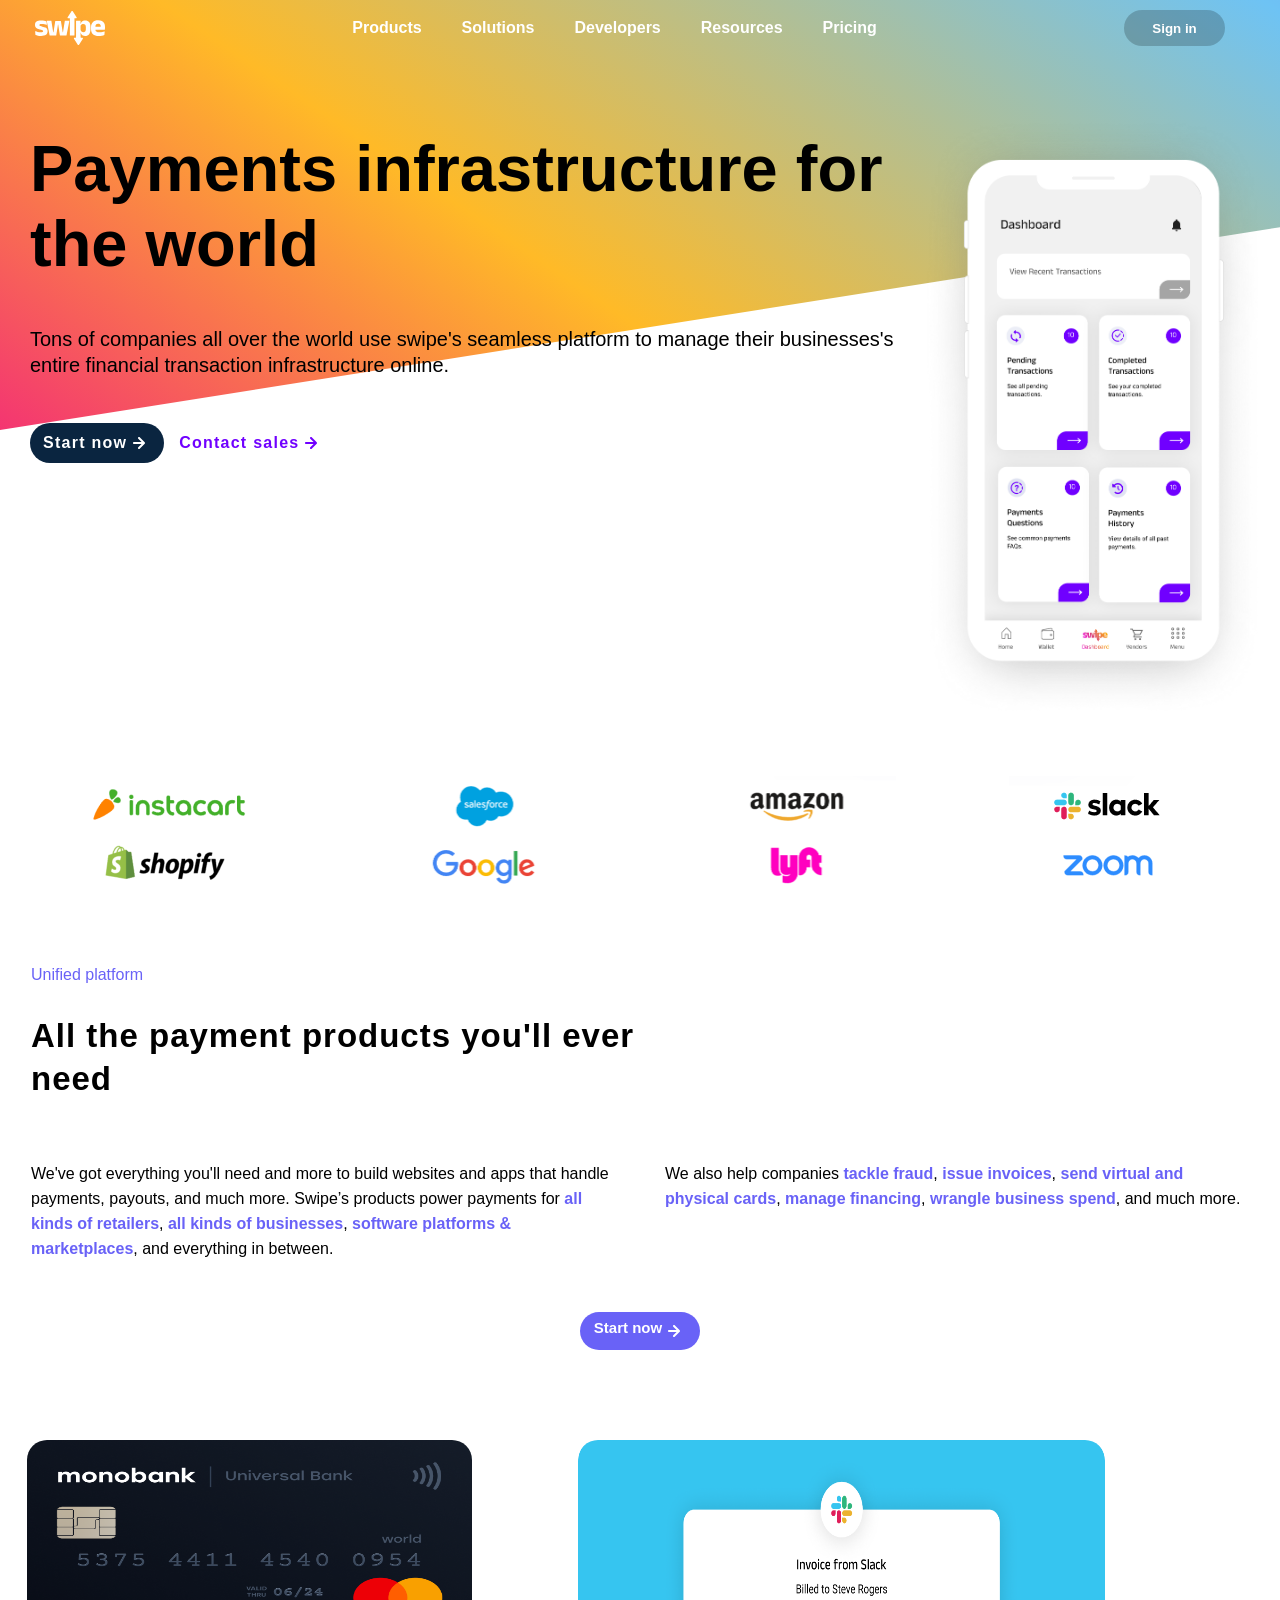
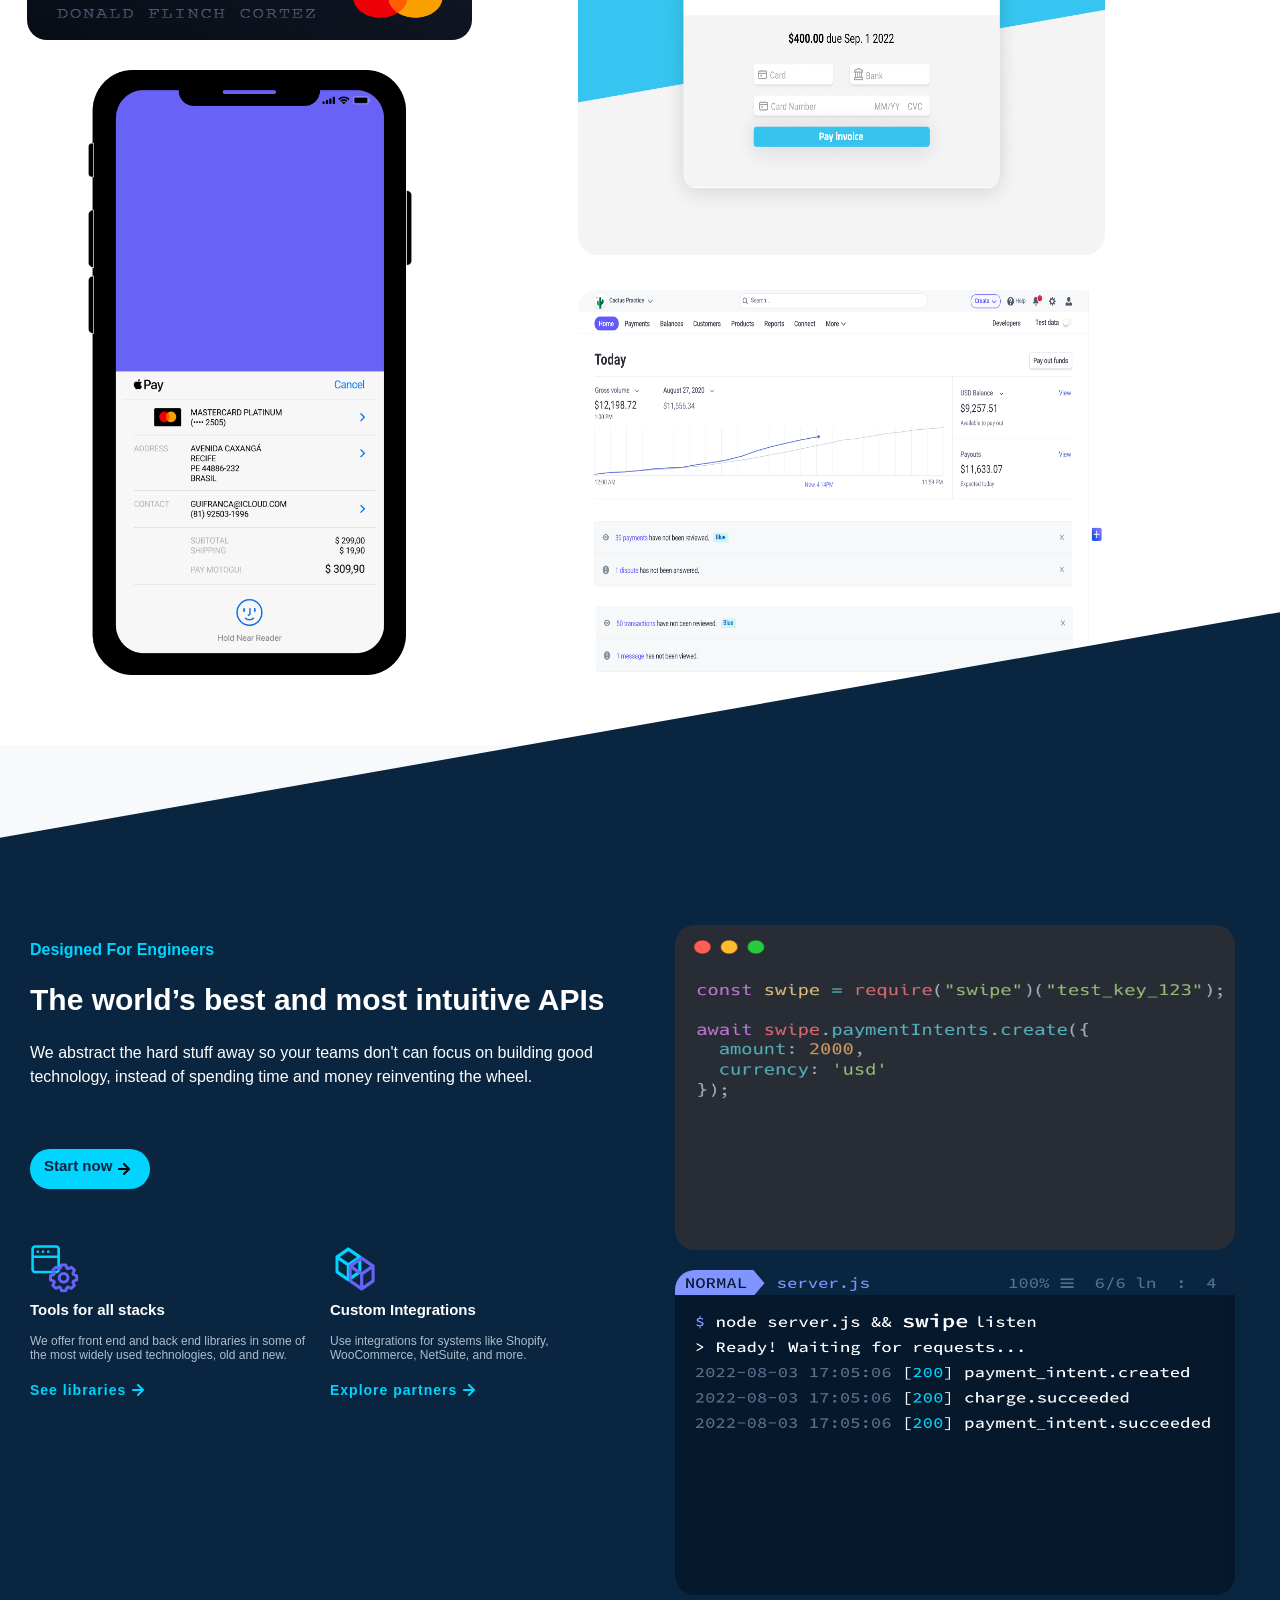
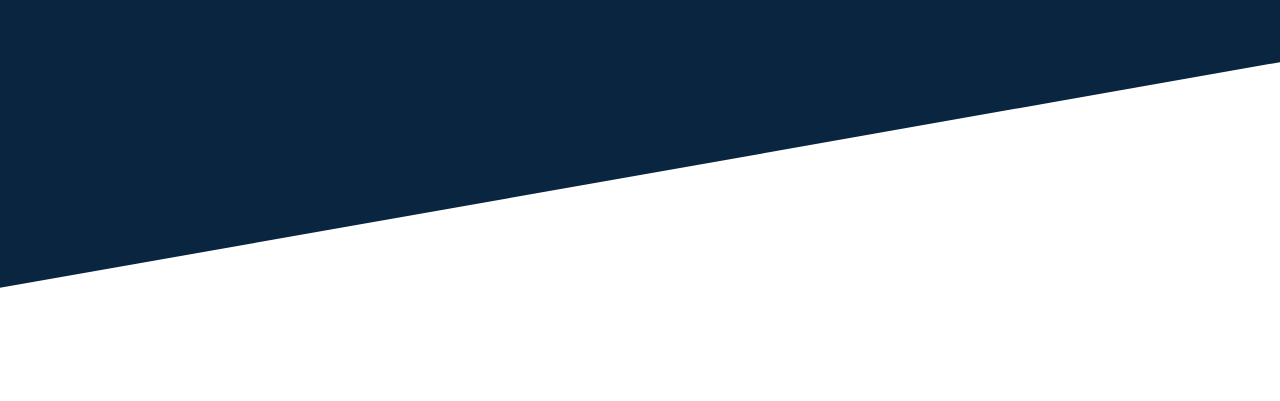
==== landingpage2.html @ 8025f31f "solucion de conflictos" ====
<!DOCTYPE html>
<html lang="en">
  <head>
    <meta charset="UTF-8" />
    <meta http-equiv="X-UA-Compatible" content="IE=edge" />
    <meta name="viewport" content="width=device-width, initial-scale=1.0" />
    <title>Swipe</title>
    <link
      rel="stylesheet"
      href="https://fonts.googleapis.com/css2?family=Material+Symbols+Outlined:opsz,wght,FILL,GRAD@20..48,100..700,0..1,-50..200"
    />
    <link rel="stylesheet" href="styles2.css" />
  </head>
  <body>
    <!-- SECTION 1 -->
    <section class="header-section_1">
      <div class="background-header"></div>
      <div class="general-container">
      <header>
        <nav class="menu">
          <img class="swipe" src="assets/logo-white.svg" alt="logo" />
          <span class="material-symbols-outlined">menu</span>
          <ul class="menulist">
            <li><a class="letter" href="#">Products</a></li>
            <li><a class="letter" href="#">Solutions</a></li>
            <li><a class="letter" href="#">Developers</a></li>
            <li><a class="letter" href="#">Resources</a></li>
            <li><a class="letter" href="#">Pricing</a></li>
          </ul>
          <button class="botonppal">Sign in</button>
        </nav>
      </header>
      <div class="hero">
        <div class="section-container_baner">
          <div class="content-section_payments">
            <h1 class="payments-title">
              Payments infrastructure for the world
            </h1>
            <p class="payments-paragraph">
              Tons of companies all over the world use swipe's seamless platform
              to manage their businesses's entire financial transaction
              infrastructure online.
            </p>
            <div class="payments-buttons_container">
              <button class="button-start animation-arrow">
                Start now
                <img
                  class="arrow"
                  src="assets/arrow-right-light.svg"
                  alt="Start now"
                />
              </button>
              <button class="button-end animation-arrow">
                Contact sales
                <img
                  class="arrow"
                  src="assets/arrow-right-purple.svg"
                  alt="Contact sales"
                />
              </button>
            </div>
          </div>
          <img class="img-hero" src="assets/hero-phone.png" alt="image-phone" />
        </div>
      </div>
      <div class="contenedorimg">
        <div class="seccioneslogos">
          <div class="logosimg">
            <img
              class="sponsors-logo"
              src="assets/instacart.png"
              alt="instacart"
            />
            <img
              class="sponsors-logo"
              src="assets/salesforce.png"
              alt="salesforce"
            />
            <img class="sponsors-logo" src="assets/amazon.png" alt="amazon" />
            <img class="sponsors-logo" src="assets/slack.png" alt="slack" />
            <img class="sponsors-logo" src="assets/shopify.png" alt="Shopify" />
            <img class="sponsors-logo" src="assets/google.png" alt="google" />
            <img class="sponsors-logo" src="assets/lyft.png" alt="lyft" />
            <img class="sponsors-logo" src="assets/zoom.png" alt="zoom" />
          </div>
        </div>
      </div>
     </section>
  </div>
    <!-- SECTION 2 -->
    <div class="background-section_2">
    <section class="unified-section_2">
        <div class="section-container">
          <p class="unified-paragraph">Unified platform</p>
          <h2 class="payment-products_title">All the payment products you'll ever need</h2>
          <div class="two-column">
            <div class="col-left">
              <p class="one-paragraph">
              We've got everything you'll need and more to build websites and
              apps that handle payments, payouts, and much more. Swipe’s
              products power payments for<a class="purple-font" href="#"> all kinds of retailers</a>,<a class="purple-font" href="#"> all kinds of
              businesses</a>,<a class="purple-font" href="#"> software platforms & marketplaces</a>, and everything in between.
              </p>
            </div>
            <div class="col-right">
              <p class="two-paragraph">
              We also help companies<a class="purple-font" href="#"> tackle fraud</a>,<a class="purple-font" href="#"> issue invoices</a>,<a class="purple-font" href="#"> send virtual and
              physical cards</a>,<a class="purple-font" href="#"> manage financing</a>,<a class="purple-font" href="#"> wrangle business spend</a>, and much more.
              </p>
            </div>
          </div>
            <button class="button-start_now">Start now <img class="arrow-two"
              src="assets/arrow-right-light.svg"
              alt="Start now"
            /></button>
        </div>
        <div class="images">
          <div class="card-phone">
            <img class="credit-card"src="assets/credit-card.png" alt="Credit-card">
            <img class="phone" src="assets/phone.png" alt="Phone">
          </div>
          <div class="invoice-dash">
            <img class="invoice" src="assets/slack-invoice.png" alt="Slack-Invoice">
            <img class="dash" src="assets/dash.png" alt="Dash">
          </div>
        </div>
      </section>
    </div>
  <!-- SECTION 3 -->
  <div class="background-2_3">
  <section class="designed-for_engineers_3">
    <div class="background-blue">
    <div class="designed">
      <div class="section-container_designed">
      <p class="subtitle2">Designed For Engineers</p>
      <h2 class="worlds-title">The world’s best and most intuitive APIs</h2>
      <p class="abstract-paragraph">We abstract the hard stuff away so your teams don't can focus on building good technology,
        instead of spending time and money reinventing the wheel.
      </p>
      <button class="start-now3">Start now <img class="arrow-three" src="assets/arrow-right-dark.svg" alt="Start-now"></button>
    <div class="two-columns_toolsCustom">
      <div class="img-container_designed">
      <img class="tools-custom" src="assets/tools-icon.png" alt="Tools">
      <h3 class="title-3">Tools for all stacks</h3>
      <p class="secondary-text">We offer front end and back end libraries in some of the most
        widely used technologies, old and new.</p>
      <button class="buttons-3 animation-btn3">See libraries <img class="arrow-four" src="assets/arrow-right-blue.svg" alt="See-libraries"></button>
    </div>
    <div class="img-container_designed">
      <img class="tools-custom" src="assets/cube-icon.png" alt="Custom">
      <h3 class="title-3">Custom Integrations</h3>
      <p class="secondary-text">Use integrations for systems like Shopify, WooCommerce, NetSuite,
        and more.</p>
        <button class="buttons-3 animation-btn3">Explore partners <img class="arrow-four" src="assets/arrow-right-blue.svg" alt="Explore-partners"></button>
    </div>
  </div>
  </div>
    <div class="images-container_designed">
        <img class="img-code_terminal" src="assets/api-code.png" alt="Code">
        <img class="img-code_terminal" src="assets/terminal-code.png" alt="Terminal-code">
    </div>
    </div>
  </div>
  </section>
</div>
  </body>
</html>
---- styles2.css ----
* {
  margin: 0;
  padding: 0;
  box-sizing: border-box;
  font-family: Verdana, Geneva, Tahoma, sans-serif;
}
/* SECCIÓN 1 */
/* MOBILE SCREEN */
.background-header {
  width: 100%;
  height: 250px; /* Ajusta la altura según tus necesidades */
  background: linear-gradient(40deg, #ef008f, #ffba27, #6ec3f4, #7038ff);
  position: absolute;
  background-size: 150% 150%;
  background-repeat: no-repeat;
  animation-name: mybackground;
  animation-duration: 13s;
  animation-timing-function: ease;
  animation-iteration-count: infinite;
  transform: skewY(-8deg); /*Inclina el contenedor*/
  transform-origin: 0;
  z-index: -1;
}
.menu {
  width: 100%;
  display: flex;
  justify-content: space-between;
  color: white;
  padding: 10px 30px 0 0;
}
.swipe {
  margin-left: 20px;
}
.menulist,
.botonppal {
  display: none;
}
.section-container_baner {
  width: 100%;
  margin-top: 70px;
  display: flex;
}
.content-section_payments {
  width: 100%;
  padding: 15px;
  display: flex;
  flex-direction: column;
  align-items: flex-start;
}
.payments-title {
  width: 100%;
  font-size: 35px;
  font-weight: 600;
}
.payments-paragraph {
  font-size: 16px;
  line-height: 26px;
  font-weight: 400;
  margin: 45px 0px;
  width: 100%;
}
.payments-buttons_container {
  display: flex;
  align-items: center;
  gap: 15px;
}
.button-start,
.button-end {
  display: flex;
  justify-content: center;
  align-items: center;
  font-size: 1em;
  letter-spacing: 1.25px;
  font-weight: bold;
  border: none;
  border-radius: 26px;
  padding: 8px 13px;
  background-color: transparent;
}
.button-start {
  background-color: rgb(10, 37, 64);
  color: #fff;
}
.button-end {
  color: rgb(112, 0, 255);
  padding: 0px;
}
.img-hero {
  display: none;
}
.logosimg {
  padding-top: 60px;
  display: grid;
  justify-items: center;
  grid-template-columns: repeat(2, 1fr);
  gap: 16px;
}
.sponsors-logo {
  width: 140px;
}
.unified-section_2 {
  width: 100%;
  margin-top: 60px;
}
.section-container {
  width: 100%;
  padding: 0px 16px;
}
.unified-paragraph {
  margin: 30px 0;
  padding-top: 40px;
  color: #6962f7;
}
.payment-products_title {
  width: 100%;
  font-weight: bold;
  font-size: 26px;
  letter-spacing: 1px;
  line-height: 43px;
  margin-bottom: 45px;
}
.one-paragraph,
.two-paragraph {
  width: 100%;
  margin: 16px 0 35px;
  line-height: 25px;
}
.purple-font {
  text-decoration: none;
  font-weight: bold;
  color: #6962f7;
  cursor: pointer;
}
.button-start_now {
  margin: 16px auto;
  padding: 7px 14px;
  display: flex;
  font-size: 15px;
  font-weight: bold;
  color: white;
  border: none;
  border-radius: 20px;
  background-color: #6962f7;
}
.images {
  width: 100%;
  height: 100%;
  display: flex;
  flex-direction: column;
  align-items: center;
  padding: 30px 16px 0px;
  gap: 0 25px;
}

.card-phone {
  width: 60%;
  padding-bottom: 40px;
  display: flex;
  flex-direction: column;
  align-items: center;
  gap: 35px;
}
.credit-card {
  width: 110%;
  border-radius: 15px;
}
.phone {
  width: 80%;
}
.invoice-dash {
  width: 65%;
  display: flex;
  flex-direction: column;
  align-items: center;
}
.invoice {
  width: 100%;
  height: 100%;
  margin-bottom: 30px;
  border-radius: 20px;
}
.dash {
  width: 100%;
  height: 100%;
  border-radius: 20px;
}
.background-2_3 {
  background-color: #f7f9fc;
  max-height: 210px;
}
.designed-for_engineers_3 {
  width: 100%;
}
.background-blue {
  max-width: 100%;
  height: 100%;
  background-color: #0a2540;
  transform: skewY(-9deg) translateY(-5px);
  z-index: -1;
}
.designed {
  height: 100%;
  transform: skewY(9deg);
  padding: 70px 16px 0px;
}
.subtitle2 {
  color: #00d4ff;
  font-weight: bold;
  margin: 16px 0;
}
.worlds-title {
  max-width: 100%;
  font-size: 27px;
  line-height: 50px;
  color: #fff;
}
.abstract-paragraph {
  color: #fff;
  line-height: 24px;
  margin: 16px 0 25px;
}
.start-now3 {
  margin: 20px 0;
  padding: 8px 14px;
  display: flex;
  font-size: 15px;
  font-weight: bold;
  color: #0a2540;
  border: none;
  border-radius: 20px;
  background-color: #00d4ff;
}
.tools-custom {
  width: 50px;
  margin: 8px 0;
  margin: 10px 0 3px;
}
.title-3 {
  font-size: 16px;
  color: #fff;
}
.secondary-text {
  font-size: 14px;
  color: #adbdcc;
  margin: 16px 0px;
}
.buttons-3 {
  display: flex;
  align-items: center;
  font-size: 15px;
  font-weight: bold;
  letter-spacing: 1px;
  color: #00d4ff;
  background-color: transparent;
  border: none;
}
.img-code_terminal {
  display: none;
}

@media (min-width: 550px) {
  .menu {
    padding: 10px 40px 0px 0px;
  }
  .img-hero {
    display: flex;
    width: auto;
    height: 350px;
  }
  .logosimg {
    display: grid;
    grid-template-columns: repeat(4, 1fr);
    gap: 0;
    justify-content: center;
  }
  .sponsors-logo {
    width: 140px;
  }
  .card-phone {
    display: flex;
    flex-direction: column;
    align-items: center;
    width: 70%;
    gap: 15px;
  }
  .invoice-dash {
    width: 65%;
    display: flex;
    flex-direction: column;
  }
  .credit-card {
    height: 100%;
    border-radius: 15px;
    margin-bottom: 30px;
  }
  .phone {
    height: 100%;
  }
  .invoice {
    height: 300px;
    margin-bottom: 30px;
    border-radius: 20px;
  }
  .dash {
    height: 300px;
    border-radius: 20px;
  }
  .designed {
    display: flex;
    padding-top: 180px;
  }
  .img-code_terminal {
    display: flex;
    flex-direction: column;
    width: 260px;
    border-radius: 10px;
  }
  .section-container_designed,
  .img-container_designed {
    width: 50%;
  }
}
/* TABLET */
@media (min-width: 768px) {
  .background-header {
    height: 220px; /*Ajusta la altura según tus necesidades */
    transform: skewY(-7deg); /*Inclina el contenedor*/
  }
  .menu {
    padding: 10px 40px 0px 0px;
  }
  .img-hero {
    display: flex;
    width: auto;
    height: 400px;
  }
  .sponsors-logo {
    width: 160px;
  }
  .material-symbols-outlined {
    display: none;
  }
  .menulist {
    width: 100%;
    display: flex;
    justify-content: center;
    align-items: center;
    color: white;
    padding: 0px 30px;
    list-style: none;
  }
  .botonppal {
    display: flex;
    align-items: center;
    justify-content: center;
    width: 15%;
    font-weight: bold;
    color: white;
    background: rgba(0, 0, 0, 0.2);
    border: none;
    border-radius: 20px;
  }
  .letter {
    color: white;
    font-weight: bold;
    padding: 10px;
    text-decoration: none;
  }
  .payment-products_title {
    width: 50%;
    font-size: 33px;
  }
  .two-column {
    width: 100%;
    display: flex;
    gap: 50px;
  }
  .col-left,
  .col-right {
    width: 49%;
  }
  .images {
    width: 90%;
    margin: 40px auto;
    display: flex;
    flex-direction: row;
    align-items: flex-start;
  }
  .card-phone {
    width: 40%;
    margin-right: 30px;
  }
  .invoice-dash {
    width: 44%;
    margin-left: 25px;
  }
  .credit-card {
    height: 100%;
    margin-bottom: 15px;
    border-radius: 15px;
  }
  .phone {
    height: 480px;
  }
  .invoice {
    height: 300px;
    margin-bottom: 35px;
    border-radius: 20px;
  }
  .dash {
    height: 300px;
    border-radius: 20px;
  }
  .background-blue {
    height: 1000px;
  }
  .designed {
    gap: 10px;
  }
  .two-columns_toolsCustom {
    display: flex;
    gap: 10px;
  }
  .section-container_designed,
  .img-container_designed {
    width: 50%;
  }
  .img-code_terminal {
    width: 95%;
    margin-bottom: 20px;
    border-radius: 20px;
  }
  .images-container_designed {
    width: 50%;
    display: flex;
    flex-direction: column;
    align-items: end;
  }
  .title-3 {
    font-size: 15px;
  }
  .secondary-text {
    font-size: 12px;
  }
  .buttons-3 {
    font-size: 14px;
  }
}

/* DESKTOP SCREEN */
@media (min-width: 1024px) {
  .background-header {
    height: 430px; /* Ajusta la altura según tus necesidades */
    transform: skewY(-9deg); /* Inclina el contenedor */
  }

  .letter {
    color: white;
    font-weight: bold;
    padding: 20px;
    text-decoration: none;
  }
  .letter:hover {
    text-decoration: underline;
  }
  .botonppal {
    width: 10%;
  }
  .botonppal:hover {
    cursor: pointer;
    background: rgba(252, 250, 250, 0.5);
  }
  .payments-title {
    font-size: 65px;
  }
  .payments-paragraph {
    font-size: 20px;
    margin-top: 45px;
  }
  .button-start:hover {
    cursor: pointer;
    background: rgba(10, 37, 64, 0.7);
  }
  .animation-arrow:hover > .arrow {
    transform: translate(7px);
    transition: transform 0.25s ease;
  }
  .button-end:hover {
    cursor: pointer;
    color: rgb(112, 0, 255);
    opacity: 0.8;
  }
  .img-hero {
    width: auto;
    height: 600px;
  }
  .sponsors-logo {
    width: 200px;
  }
  .payment-products_title {
    width: 50%;
  }
  .two-column {
    width: 100%;
    display: flex;
    gap: 50px;
  }
  .col-left,
  .col-right {
    width: 49%;
  }
  .purple-font {
    text-decoration: none;
    color: #6962f7;
    font-weight: bold;
    cursor: pointer;
  }
  .purple-font:hover {
    color: rgb(68, 92, 112);
  }
  .button-start_now {
    cursor: pointer;
  }
  .button-start_now:hover {
    background: rgb(68, 92, 112);
  }
  .button-start_now:hover > .arrow-two {
    transform: translate(7px);
    transition: transform 0.25s ease;
  }
  .images {
    width: 90%;
    margin: 40px 0px;
    display: flex;
    padding: 50px 16px 0px;
    gap: 0;
  }
  .card-phone {
    width: 40%;
    display: flex;
    flex: 0 0 auto;
    padding: 0 16px;
  }
  .invoice-dash {
    width: 50%;
    padding: 0 10px;
    margin-left: 70px;
  }
  .credit-card {
    height: 200px;
    margin-bottom: 15px;
    border-radius: 20px;
  }
  .phone {
    height: 610px;
  }
  .invoice {
    height: 415px;
    margin-bottom: 35px;
    border-radius: 20px;
  }
  .dash {
    height: 415px;
    border-radius: 20px;
  }

  .general-container,
  .unified-section_2,
  .designed {
    max-width: 1450px;
    margin: 0 auto;
    padding: 0 30px;
  }
  .background-blue {
    height: 1050px;
    transform: skewY(-10deg) translateY(-20px);
  }
  .designed{
    transform: skewY(10deg);
  }
  .section-container_designed,
  .images-container_designed {
    padding: 200px 15px;
  }
  .worlds-title{
    font-size: 30px;
  }
  .start-now3{
    margin: 60px 0 45px;
  }
  .start-now3:hover {
    cursor: pointer;
    background: white;
  }
  .start-now3:hover > .arrow-three {
    transform: translate(7px);
    transition: transform 0.25s ease;
  }
  .buttons-3:hover {
    cursor: pointer;
    color: #00d4ff;
    opacity: 0.7;
  }
  .animation-btn3:hover > .arrow-four {
    transform: translate(7px);
    transition: transform 0.25s ease;
  }
  .images-container_designed {
    display: flex;
    flex-direction: column;
    align-items: center;
  }
  .img-code_terminal {
    height: 50%;
  }
  .general-container,
  .unified-section_2,
  .designed {
    max-width: 1380px;
    margin: 0 auto;
    padding: 0 15px;
  }
}
/* PANTALLAS MAS GRANDES */
@media (min-width: 1365px) {
  .background-header {
    height: 474px; /* Ajusta la altura según tus necesidades */
    transform: skewY(-8deg); /*Inclina el contenedor*/
  }
  .content-section_payments{
    width: 50%
  }
  .payments-paragraph{
    margin: 60px 0px;
  }
  .img-hero{
    margin-left: 200px;
  }
  .purple-font {
    text-decoration: none;
    color: #6962f7;
    font-weight: bold;
    cursor: pointer;
  }
  .purple-font:hover {
    color: rgb(68, 92, 112);
  }

  .background-blue {
    transform: skewY(-10deg) translateY(-10px);
    height: 1150px;
  }
  .images-container_designed {
    display: flex;
    max-width: 100%;
    height: 50%;
  }
  .section-container_designed,
  .images-container_designed {
    padding: 270px 15px 200px;
  }
  .start-now3{
    margin: 60px 0 45px;
  }
  .img-code_terminal {
   
    height: 300px;
  }
}
/* ANIMATION BACKGROUND */
@keyframes mybackground {
  0% {
    background-position: 0 50%;
  }
  50% {
    background-position: 100% 50%;
  }
  100% {
    background-position: 0% 50%;
  }
}
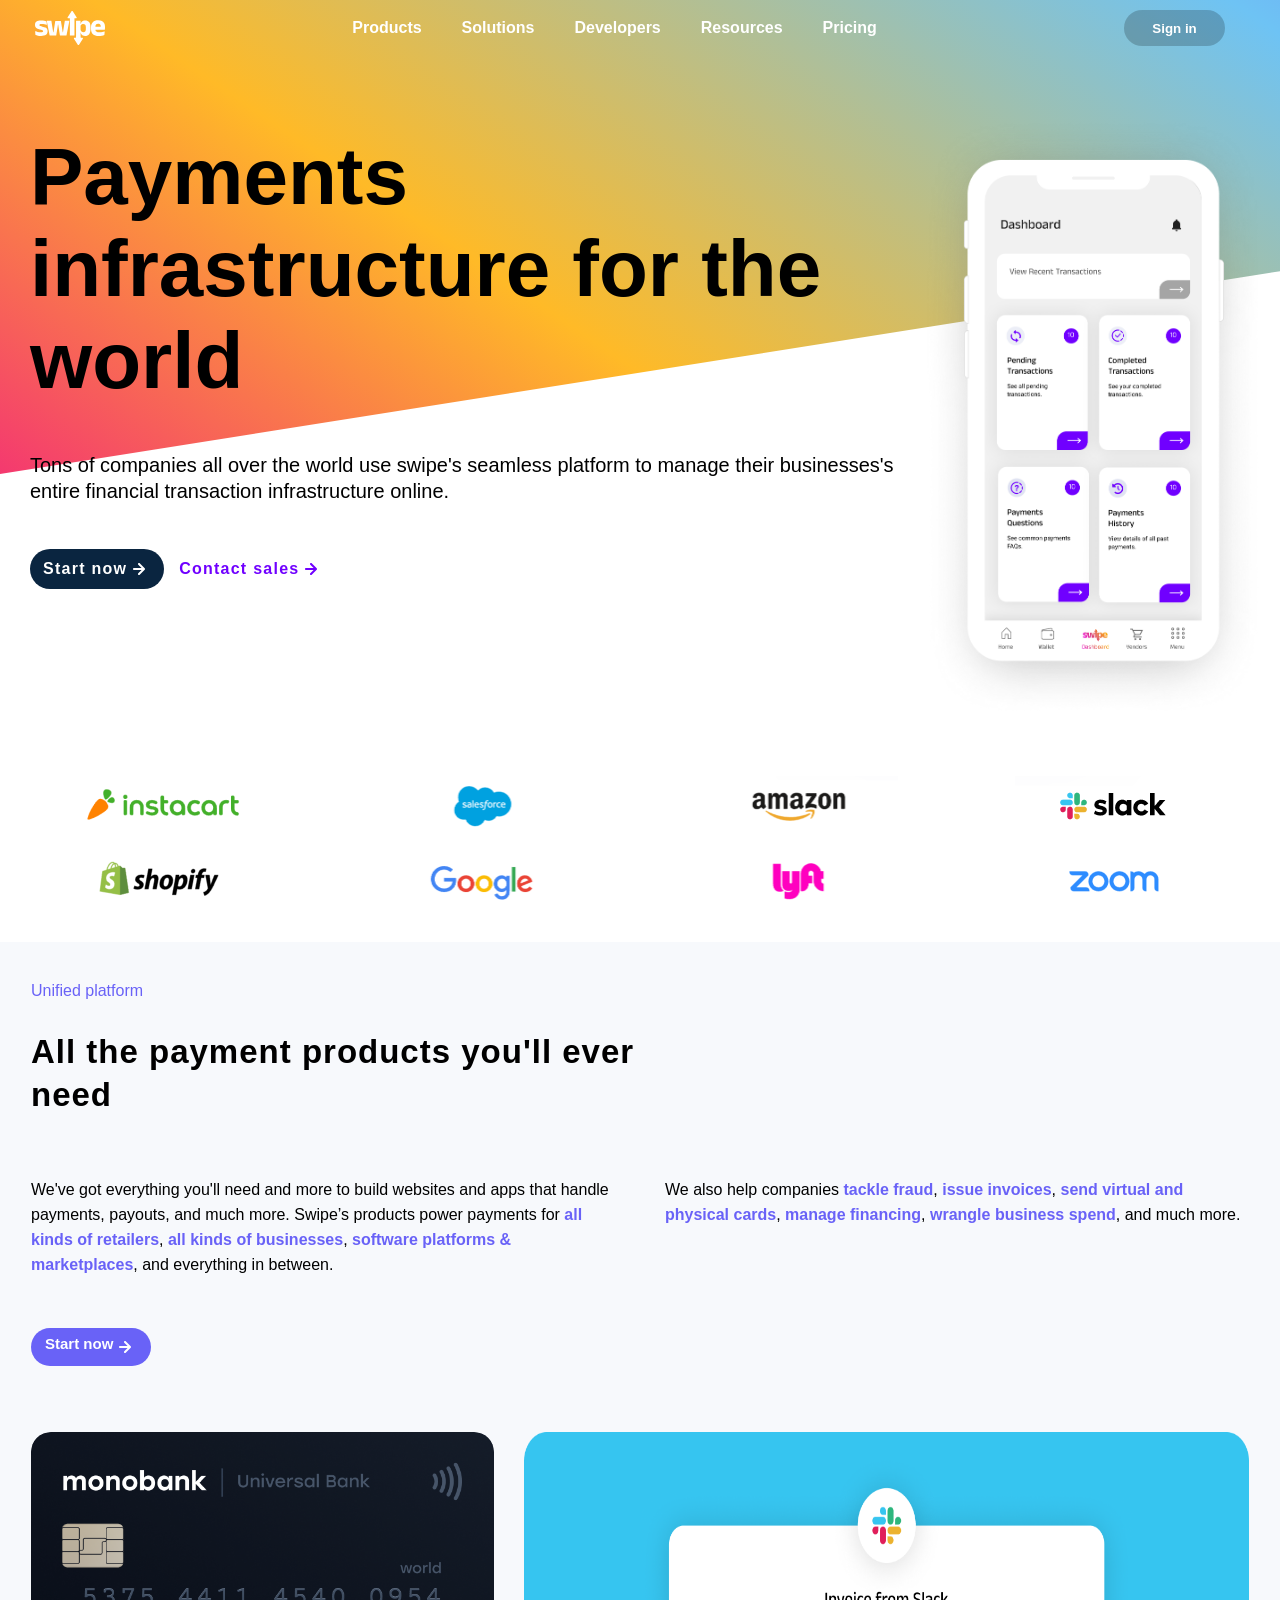
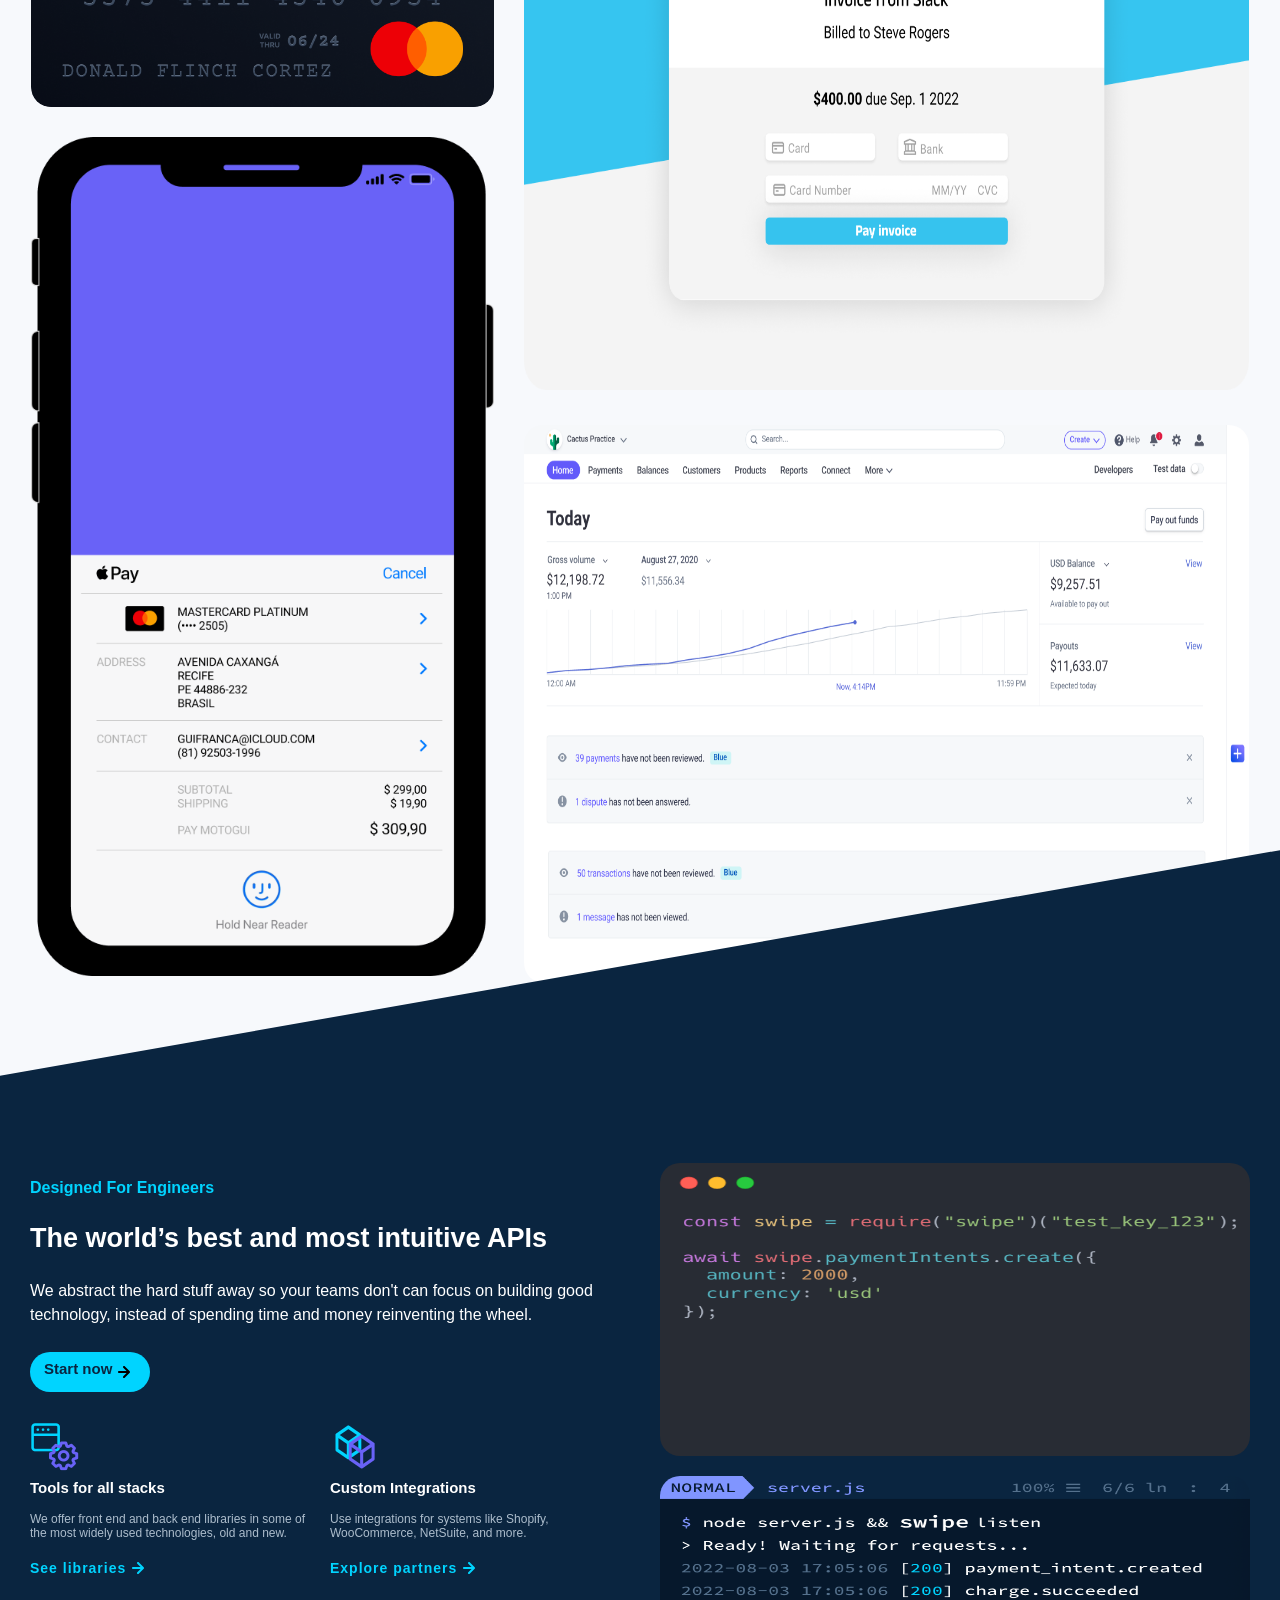
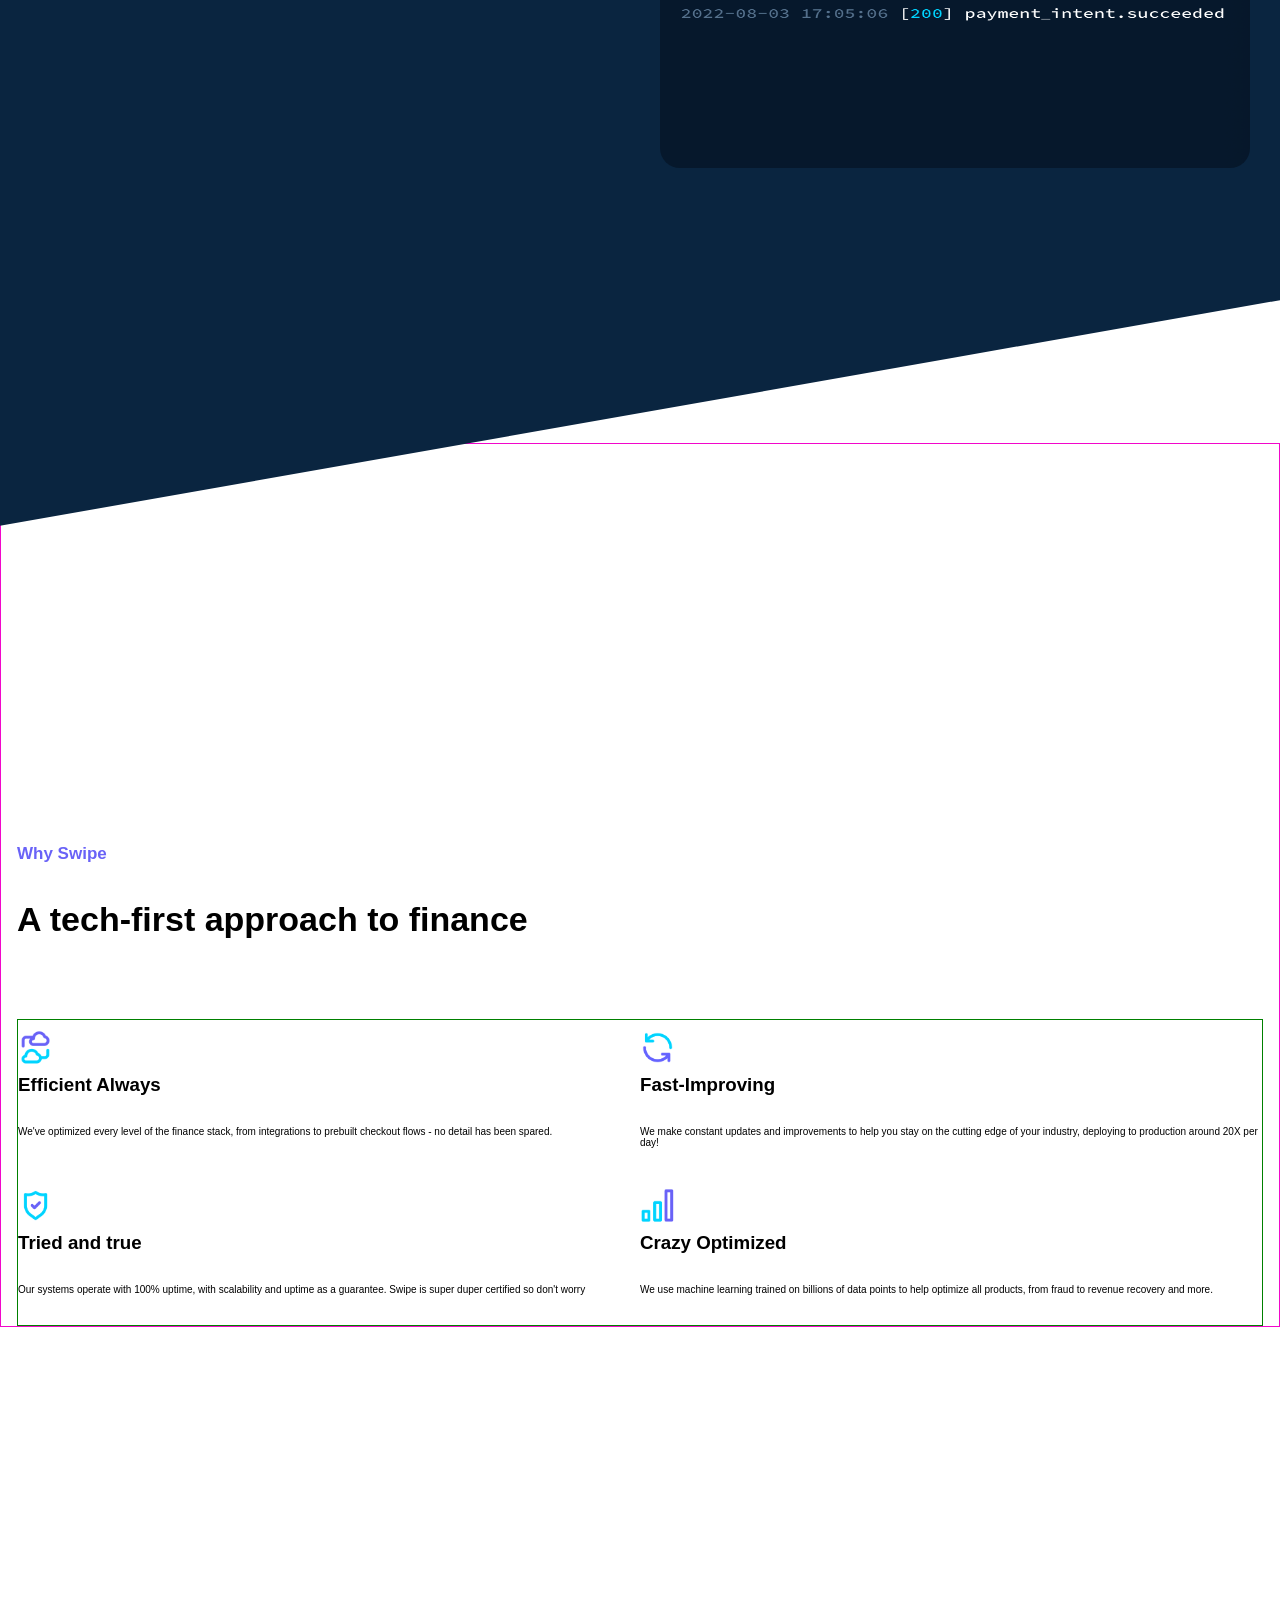
==== commit d314113c: "cambios guardados para revision de profe Heidy florez" ====
--- a/landingpage2.html
+++ b/landingpage2.html
@@ -116,12 +116,12 @@
         </div>
         <div class="images">
           <div class="card-phone">
-            <img class="credit-card"src="assets/credit-card.png" alt="Credit-card">
-            <img class="phone" src="assets/phone.png" alt="Phone">
+            <img class="credit-card"src="/assets/credit-card.png" alt="Credit-card">
+            <img class="phone" src="/assets/phone.png" alt="Phone">
           </div>
           <div class="invoice-dash">
-            <img class="invoice" src="assets/slack-invoice.png" alt="Slack-Invoice">
-            <img class="dash" src="assets/dash.png" alt="Dash">
+            <img class="invoice" src="/assets/slack-invoice.png" alt="Slack-Invoice">
+            <img class="dash" src="/assets/dash.png" alt="Dash">
           </div>
         </div>
       </section>
@@ -163,5 +163,34 @@
   </div>
   </section>
 </div>
+<!-- SECTION 4 -->
+<section class="why-swipe">
+<div class="section-container_whyswipe"> 
+  <p class="subtitle3">Why Swipe</p>
+  <h2 class="tech-first">A tech-first approach to finance</h2>
+  <div class="container-paragraphs_4">
+    <div class="efficient">
+      <img class="img-section_4" src="assets/cloud-icon.png" alt="Efficient-Always">
+      <h3>Efficient Always</h3>
+        <p class="paragraph-text">We've optimized every level of the finance stack, from integrations to prebuilt checkout flows - no detail has been spared.</p>
+    </div>
+    <div class="fast">
+      <img class="img-section_4" src="assets/cycle-icon.png" alt="Fast-Improving">
+      <h3>Fast-Improving</h3>
+      <p class="paragraph-text">We make constant updates and improvements to help you stay on the cutting edge of your industry, deploying to production around 20X per day!</p>
+    </div>
+    <div class="tried">
+      <img class="img-section_4" src="assets/shield-icon.png" alt="Tried-and-true">
+      <h3>Tried and true</h3>
+      <p class="paragraph-text">Our systems operate with 100% uptime, with scalability and uptime as a guarantee. Swipe is super duper certified so don't worry</p>
+    </div>
+    <div class="crazy">
+      <img class="img-section_4" src="assets/bars-icon.png" alt="Crazy-Optimized">
+      <h3>Crazy Optimized</h3>
+      <p class="paragraph-text">We use machine learning trained on billions of data points to help optimize all products, from fraud to revenue recovery and more.</p>
+    </div>
+  </div>
+</div>
+</section>
   </body>
 </html>
--- a/styles2.css
+++ b/styles2.css
@@ -3,6 +3,9 @@
   padding: 0;
   box-sizing: border-box;
   font-family: Verdana, Geneva, Tahoma, sans-serif;
+}
+body{
+  height:10000px;
 }
 /* SECCIÓN 1 */
 /* MOBILE SCREEN */
@@ -98,6 +101,9 @@
 .sponsors-logo {
   width: 140px;
 }
+.background-section_2 {
+  background-color: #f7f9fc;
+}
 .unified-section_2 {
   width: 100%;
   margin-top: 60px;
@@ -127,12 +133,11 @@
 }
 .purple-font {
   text-decoration: none;
-  font-weight: bold;
   color: #6962f7;
   cursor: pointer;
 }
 .button-start_now {
-  margin: 16px auto;
+  margin: 16px 0;
   padding: 7px 14px;
   display: flex;
   font-size: 15px;
@@ -146,29 +151,27 @@
   width: 100%;
   height: 100%;
   display: flex;
+  padding: 50px 16px 0px;
+  gap: 0 25px;
+  background-color: #f7f9fc;
+}
+.card-phone {
+  width: 100%;
+  display: flex;
   flex-direction: column;
   align-items: center;
-  padding: 30px 16px 0px;
-  gap: 0 25px;
-}
-
-.card-phone {
-  width: 60%;
-  padding-bottom: 40px;
-  display: flex;
-  flex-direction: column;
-  align-items: center;
+  width: 30%;
   gap: 35px;
 }
 .credit-card {
-  width: 110%;
-  border-radius: 15px;
+  width: 100%;
+  border-radius: 20px;
 }
 .phone {
-  width: 80%;
+  width: 100%;
 }
 .invoice-dash {
-  width: 65%;
+  width: 70%;
   display: flex;
   flex-direction: column;
   align-items: center;
@@ -257,8 +260,34 @@
 .img-code_terminal {
   display: none;
 }
-
-@media (min-width: 550px) {
+.section-container_whyswipe{
+  border: 1px solid rgb(241, 7, 202);
+  padding: 0 16px;
+}
+.subtitle3{
+   color: #6962f7;
+   font-weight:bold;
+   font-size: 17px;
+   margin-bottom:25px;
+}
+.tech-first{
+  font-size: 34px;
+  line-height: 60px;
+  margin-bottom: 70px;
+}
+
+.img-section_4{
+  height:35px;
+  margin:10px 0px 5px;
+}
+
+.paragraph-text{
+  font-size:15px;
+  margin: 30px 0;
+}
+
+
+@media only screen and (min-width: 551px) {
   .menu {
     padding: 10px 40px 0px 0px;
   }
@@ -277,32 +306,33 @@
     width: 140px;
   }
   .card-phone {
+    width: 100%;
     display: flex;
     flex-direction: column;
-    align-items: center;
-    width: 70%;
+    align-items: flex-start;
+    width: 40%;
     gap: 15px;
   }
   .invoice-dash {
-    width: 65%;
+    width: 60%;
     display: flex;
     flex-direction: column;
+    align-items: flex-start;
   }
   .credit-card {
-    height: 100%;
-    border-radius: 15px;
+    width: 100%;
+    border-radius: 40px;
+  }
+  .phone {
+    width: 100%;
+  }
+  .invoice {
+    width: 100%;
     margin-bottom: 30px;
-  }
-  .phone {
-    height: 100%;
-  }
-  .invoice {
-    height: 300px;
-    margin-bottom: 30px;
     border-radius: 20px;
   }
   .dash {
-    height: 300px;
+    width: 100%;
     border-radius: 20px;
   }
   .designed {
@@ -320,11 +350,37 @@
     width: 50%;
   }
 }
+.section-container_whyswipe{
+  margin-top: 850px;
+  padding: 400px 16px 0px;
+}
+
+.container-paragraphs_4{
+  display:grid;
+  grid-template-columns: repeat(2, 1fr);
+  border: 1px solid green; 
+}
+
+.paragraph-text{
+  font-size: 10px;
+}
+
 /* TABLET */
 @media (min-width: 768px) {
   .background-header {
-    height: 220px; /*Ajusta la altura según tus necesidades */
-    transform: skewY(-7deg); /*Inclina el contenedor*/
+    background: linear-gradient(40deg, #ef008f, #ffba27, #6ec3f4, #7038ff);
+    width: 100%;
+    height: 220px; /* Ajusta la altura según tus necesidades */
+    position: absolute;
+    background-size: 150% 150%;
+    background-repeat: no-repeat;
+    animation-name: mybackground;
+    animation-duration: 13s;
+    animation-timing-function: ease;
+    animation-iteration-count: infinite;
+    transform: skewY(-7deg); /* Inclina el contenedor */
+    transform-origin: 0;
+    z-index: -1;
   }
   .menu {
     padding: 10px 40px 0px 0px;
@@ -333,6 +389,13 @@
     display: flex;
     width: auto;
     height: 400px;
+  }
+  .logosimg {
+    width: 100%;
+    display: grid;
+    grid-template-columns: repeat(4, 1fr);
+    gap: 16px;
+    justify-content: center;
   }
   .sponsors-logo {
     width: 160px;
@@ -368,7 +431,11 @@
   }
   .payment-products_title {
     width: 50%;
+    font-weight: bold;
     font-size: 33px;
+    letter-spacing: 1px;
+    line-height: 43px;
+    margin-bottom: 45px;
   }
   .two-column {
     width: 100%;
@@ -379,36 +446,21 @@
   .col-right {
     width: 49%;
   }
-  .images {
-    width: 90%;
-    margin: 40px auto;
-    display: flex;
-    flex-direction: row;
-    align-items: flex-start;
-  }
-  .card-phone {
-    width: 40%;
-    margin-right: 30px;
-  }
-  .invoice-dash {
-    width: 44%;
-    margin-left: 25px;
-  }
   .credit-card {
-    height: 100%;
+    width: 100%;
     margin-bottom: 15px;
-    border-radius: 15px;
+    border-radius: 40px;
   }
   .phone {
-    height: 480px;
+    width: 100%;
   }
   .invoice {
-    height: 300px;
+    width: 100%;
     margin-bottom: 35px;
     border-radius: 20px;
   }
   .dash {
-    height: 300px;
+    width: 100%;
     border-radius: 20px;
   }
   .background-blue {
@@ -450,8 +502,19 @@
 /* DESKTOP SCREEN */
 @media (min-width: 1024px) {
   .background-header {
-    height: 430px; /* Ajusta la altura según tus necesidades */
+    background: linear-gradient(40deg, #ef008f, #ffba27, #6ec3f4, #7038ff);
+    width: 100%;
+    height: 474px; /* Ajusta la altura según tus necesidades */
+    position: absolute;
+    background-size: 150% 150%;
+    background-repeat: no-repeat;
+    animation-name: mybackground;
+    animation-duration: 13s;
+    animation-timing-function: ease;
+    animation-iteration-count: infinite;
     transform: skewY(-9deg); /* Inclina el contenedor */
+    transform-origin: 0;
+    z-index: -1;
   }
 
   .letter {
@@ -471,11 +534,14 @@
     background: rgba(252, 250, 250, 0.5);
   }
   .payments-title {
-    font-size: 65px;
+    width: 100%;
+    font-size: 80px;
   }
   .payments-paragraph {
     font-size: 20px;
+    line-height: 26px;
     margin-top: 45px;
+    width: 100%;
   }
   .button-start:hover {
     cursor: pointer;
@@ -494,11 +560,23 @@
     width: auto;
     height: 600px;
   }
+  .logosimg {
+    width: 100%;
+    display: grid;
+    grid-template-columns: repeat(4, 1fr);
+    gap: 16px;
+    justify-content: center;
+  }
   .sponsors-logo {
     width: 200px;
   }
   .payment-products_title {
     width: 50%;
+    font-weight: bold;
+    font-size: 33px;
+    letter-spacing: 1px;
+    line-height: 43px;
+    margin-bottom: 45px;
   }
   .two-column {
     width: 100%;
@@ -528,113 +606,107 @@
     transform: translate(7px);
     transition: transform 0.25s ease;
   }
+
+  .card-phone {
+    width: 38%;
+    display: flex;
+    flex-direction: column;
+    align-items: flex-start;
+    flex: 0 0 auto;
+    gap: 15px;
+  }
+  .invoice-dash {
+    width: 100%;
+    display: flex;
+    flex-direction: column;
+    align-items: flex-start;
+    padding-left: 30px;
+  }
+  .credit-card {
+    width: 100%;
+    margin-bottom: 15px;
+    border-radius: 20px;
+  }
+  .phone {
+    width: 100%;
+  }
+  .invoice {
+    width: 100%;
+    margin-bottom: 35px;
+    border-radius: 20px;
+  }
+  .dash {
+    width: 100%;
+    border-radius: 20px;
+  }
   .images {
-    width: 90%;
-    margin: 40px 0px;
+    width: 100%;
     display: flex;
     padding: 50px 16px 0px;
     gap: 0;
-  }
-  .card-phone {
-    width: 40%;
-    display: flex;
-    flex: 0 0 auto;
-    padding: 0 16px;
-  }
-  .invoice-dash {
-    width: 50%;
-    padding: 0 10px;
-    margin-left: 70px;
-  }
-  .credit-card {
-    height: 200px;
-    margin-bottom: 15px;
-    border-radius: 20px;
-  }
-  .phone {
-    height: 610px;
-  }
-  .invoice {
-    height: 415px;
-    margin-bottom: 35px;
-    border-radius: 20px;
-  }
-  .dash {
-    height: 415px;
-    border-radius: 20px;
-  }
-
+    background-color: #f7f9fc;
+  }
+  .background-blue {
+    height: 1050px;
+    transform: skewY(-10deg) translateY(-20px);
+  }
+  .designed{
+    transform: skewY(10deg);
+  }
+  .section-container_designed,
+  .images-container_designed {
+    padding: 200px 15px;
+  }
+  .start-now3:hover {
+    cursor: pointer;
+    background: white;
+  }
+  .start-now3:hover > .arrow-three {
+    transform: translate(7px);
+    transition: transform 0.25s ease;
+  }
+  .buttons-3:hover {
+    cursor: pointer;
+    color: #00d4ff;
+    opacity: 0.7;
+  }
+  .animation-btn3:hover > .arrow-four {
+    transform: translate(7px);
+    transition: transform 0.25s ease;
+  }
+  .images-container_designed {
+    display: flex;
+    flex-direction: column;
+    align-items: center;
+  }
+  .img-code_terminal {
+    width: 100%;
+    height: 45%;
+  }
   .general-container,
   .unified-section_2,
   .designed {
     max-width: 1450px;
     margin: 0 auto;
-    padding: 0 30px;
-  }
-  .background-blue {
-    height: 1050px;
-    transform: skewY(-10deg) translateY(-20px);
-  }
-  .designed{
-    transform: skewY(10deg);
-  }
-  .section-container_designed,
-  .images-container_designed {
-    padding: 200px 15px;
-  }
-  .worlds-title{
-    font-size: 30px;
-  }
-  .start-now3{
-    margin: 60px 0 45px;
-  }
-  .start-now3:hover {
-    cursor: pointer;
-    background: white;
-  }
-  .start-now3:hover > .arrow-three {
-    transform: translate(7px);
-    transition: transform 0.25s ease;
-  }
-  .buttons-3:hover {
-    cursor: pointer;
-    color: #00d4ff;
-    opacity: 0.7;
-  }
-  .animation-btn3:hover > .arrow-four {
-    transform: translate(7px);
-    transition: transform 0.25s ease;
-  }
-  .images-container_designed {
-    display: flex;
-    flex-direction: column;
-    align-items: center;
-  }
-  .img-code_terminal {
-    height: 50%;
-  }
-  .general-container,
-  .unified-section_2,
-  .designed {
-    max-width: 1380px;
-    margin: 0 auto;
     padding: 0 15px;
   }
 }
 /* PANTALLAS MAS GRANDES */
 @media (min-width: 1365px) {
   .background-header {
+    width: 100%;
     height: 474px; /* Ajusta la altura según tus necesidades */
+    background: linear-gradient(40deg, #ef008f, #ffba27, #6ec3f4, #7038ff);
+    position: absolute;
+    background-size: 150% 150%;
+    background-repeat: no-repeat;
+    animation-name: mybackground;
+    animation-duration: 13s;
+    animation-timing-function: ease;
+    animation-iteration-count: infinite;
     transform: skewY(-8deg); /*Inclina el contenedor*/
-  }
-  .content-section_payments{
-    width: 50%
-  }
-  .payments-paragraph{
-    margin: 60px 0px;
-  }
-  .img-hero{
-    margin-left: 200px;
+    transform-origin: 0;
+    z-index: -1;
   }
   .purple-font {
     text-decoration: none;
@@ -659,12 +731,9 @@
   .images-container_designed {
     padding: 270px 15px 200px;
   }
-  .start-now3{
-    margin: 60px 0 45px;
-  }
   .img-code_terminal {
-   
-    height: 300px;
+    max-width: 100%;
+    height: 250px;
   }
 }
 /* ANIMATION BACKGROUND */
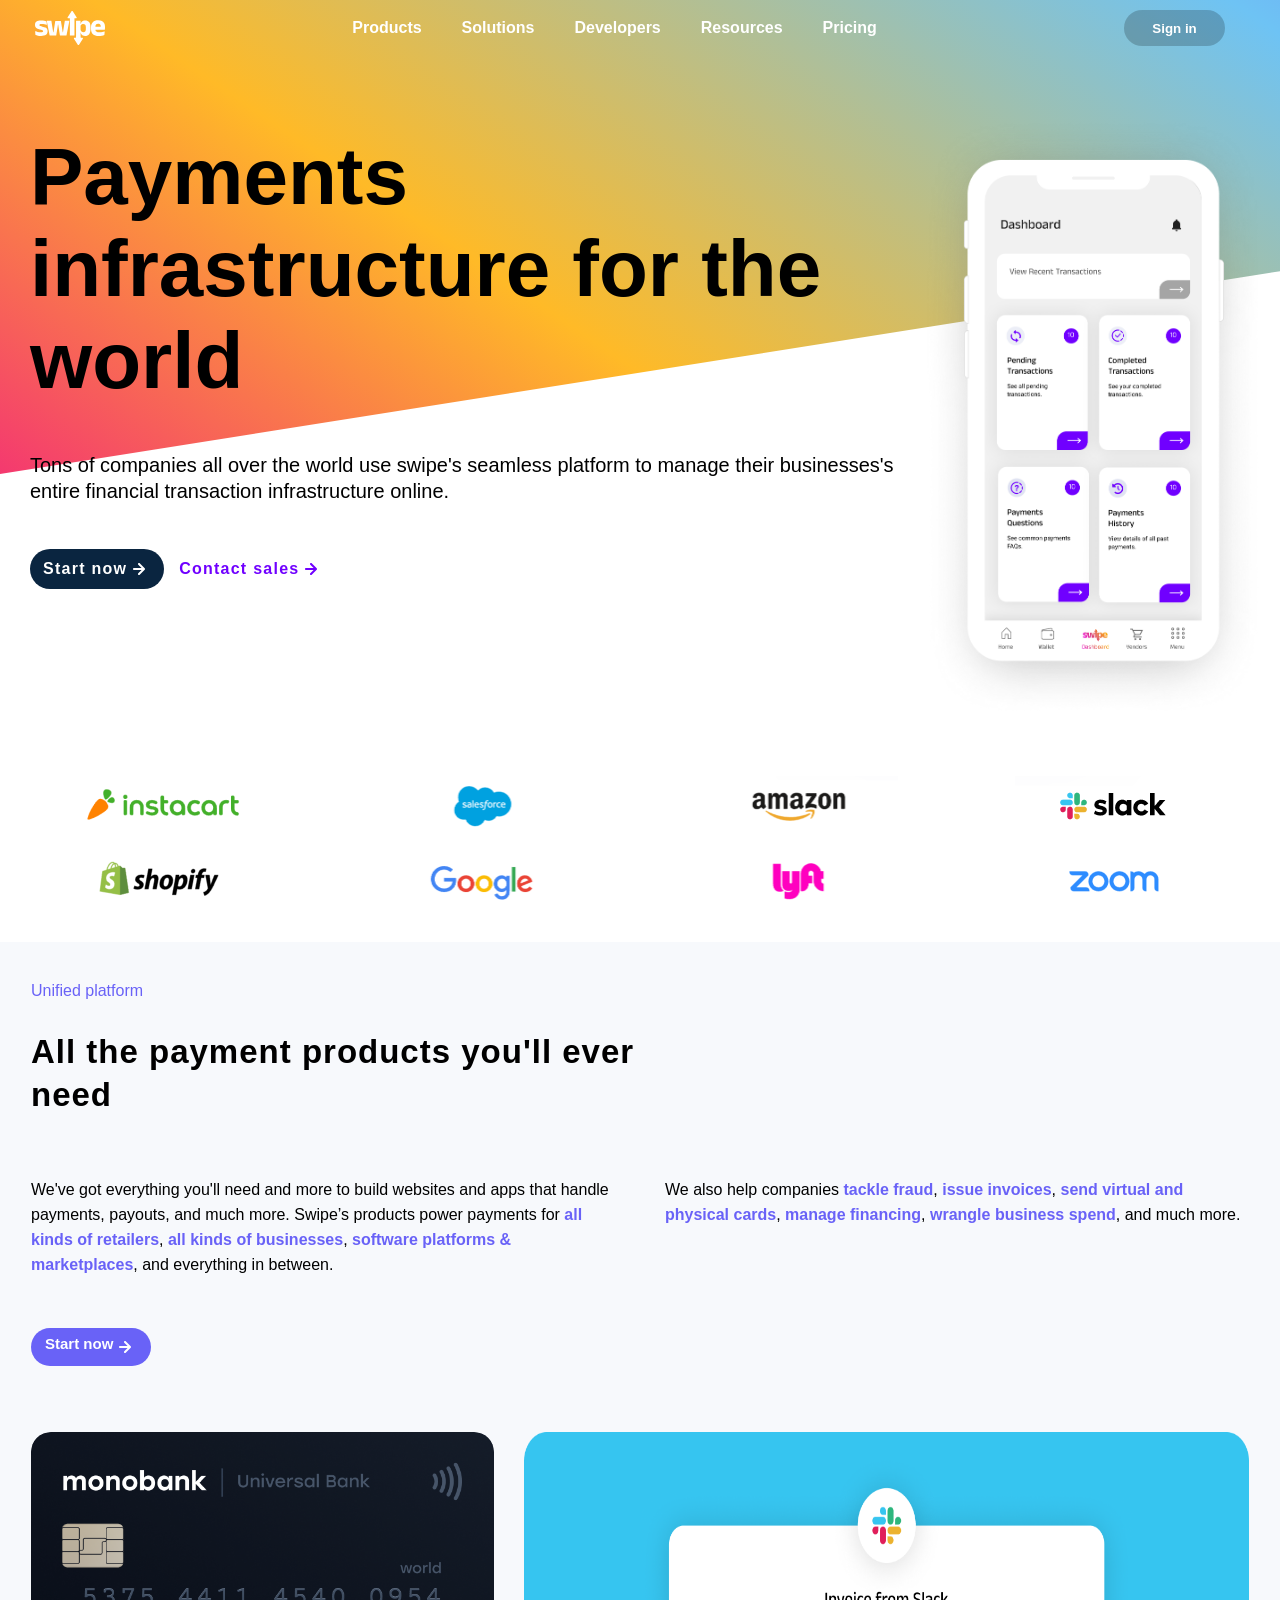
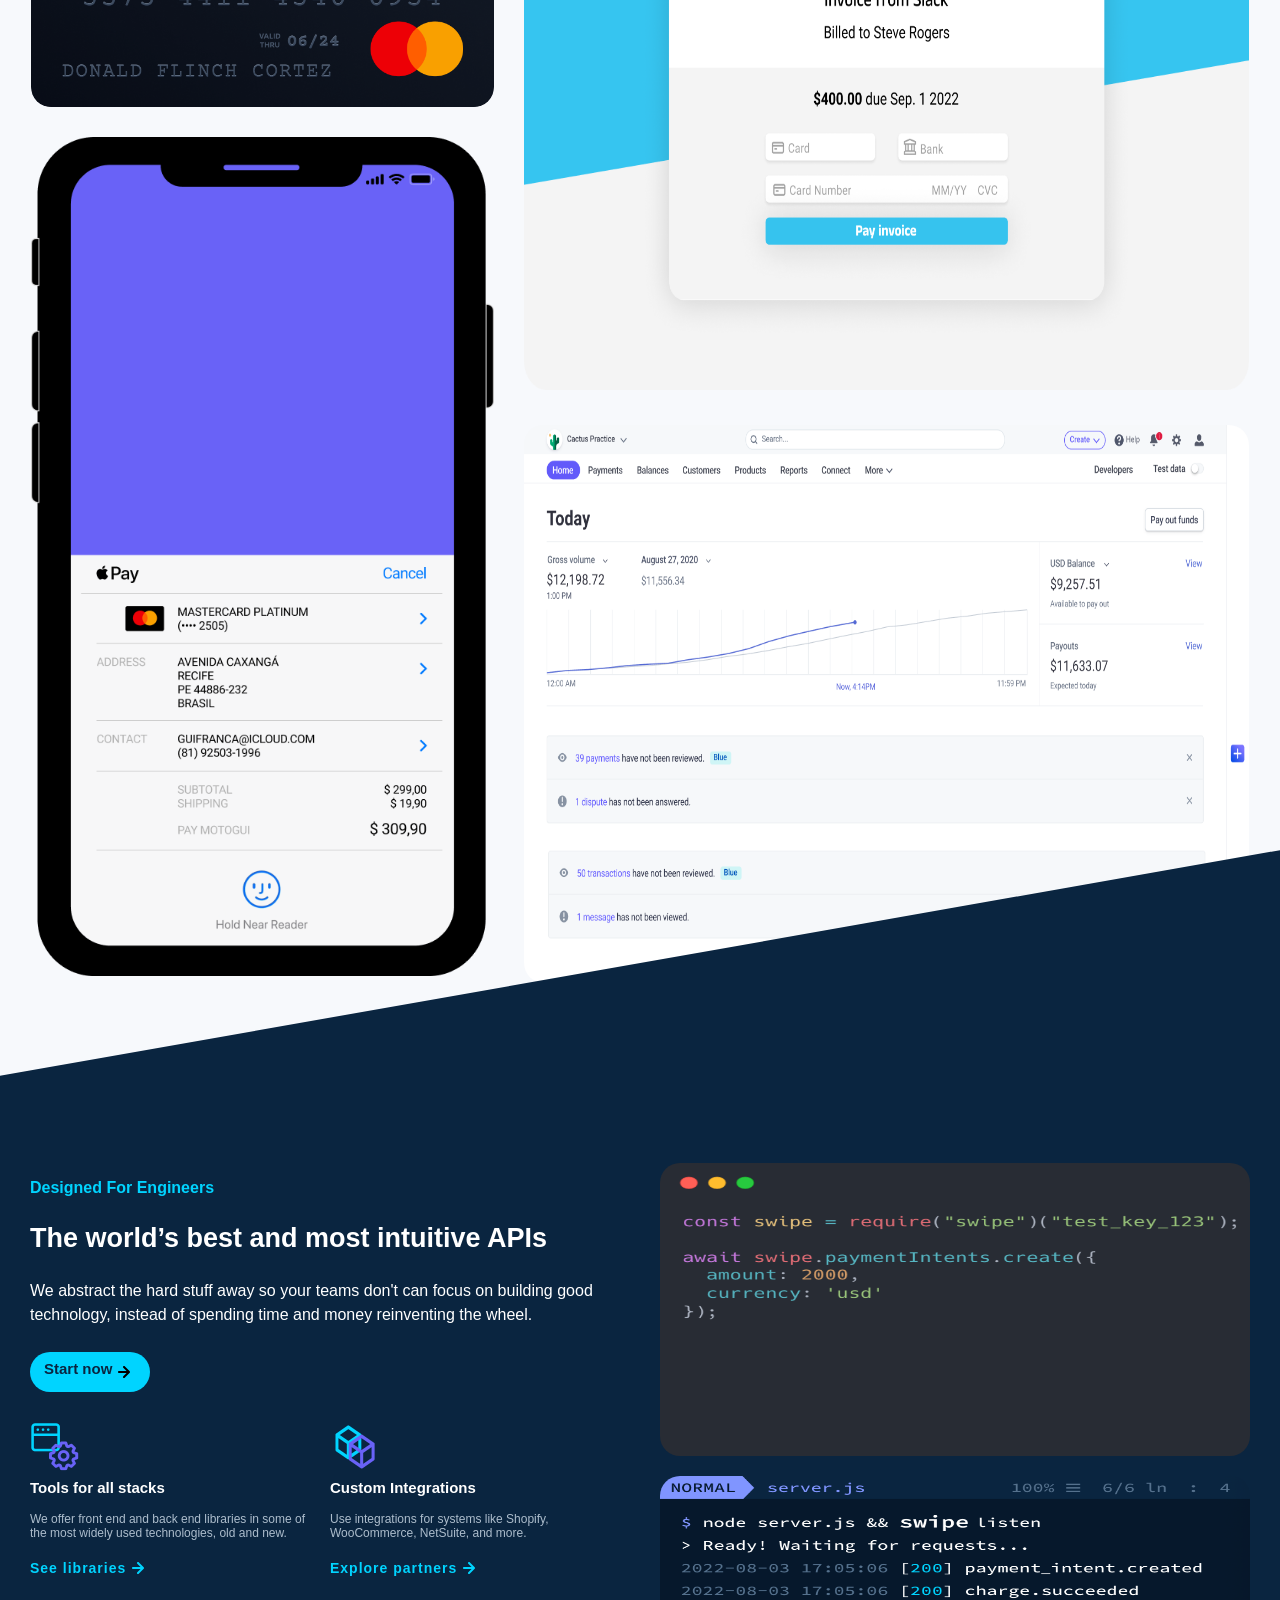
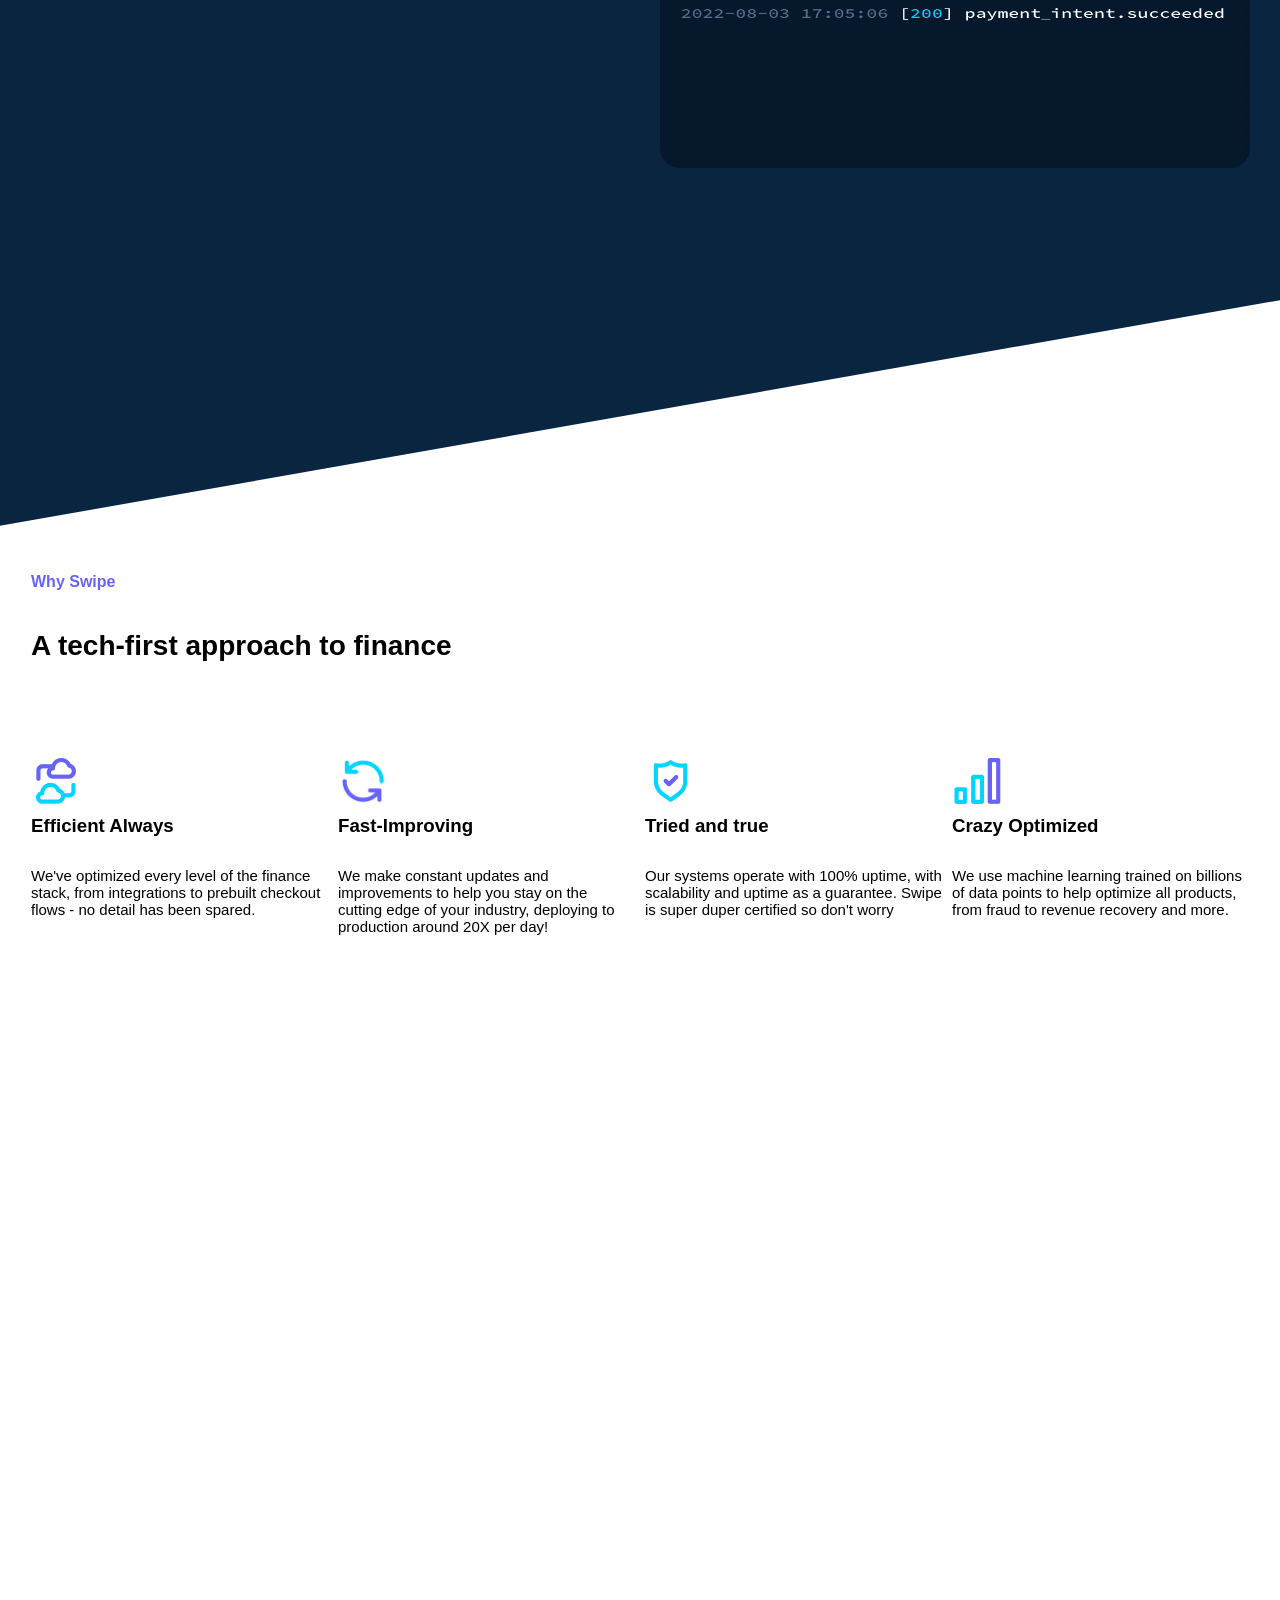
==== commit 9ba7d6ff: "Se realiza seccion 04 de la landing page swipe pendiente por revision de Daniel Calle" ====
--- a/landingpage2.html
+++ b/landingpage2.html
@@ -165,10 +165,10 @@
 </div>
 <!-- SECTION 4 -->
 <section class="why-swipe">
-<div class="section-container_whyswipe"> 
+  <div class="section-container_whyswipe"> 
   <p class="subtitle3">Why Swipe</p>
   <h2 class="tech-first">A tech-first approach to finance</h2>
-  <div class="container-paragraphs_4">
+  <div class="container-general_4">
     <div class="efficient">
       <img class="img-section_4" src="assets/cloud-icon.png" alt="Efficient-Always">
       <h3>Efficient Always</h3>
@@ -189,7 +189,7 @@
       <h3>Crazy Optimized</h3>
       <p class="paragraph-text">We use machine learning trained on billions of data points to help optimize all products, from fraud to revenue recovery and more.</p>
     </div>
-  </div>
+</div>
 </div>
 </section>
   </body>
--- a/styles2.css
+++ b/styles2.css
@@ -4,8 +4,8 @@
   box-sizing: border-box;
   font-family: Verdana, Geneva, Tahoma, sans-serif;
 }
-body{
-  height:10000px;
+body {
+  height: 10000px;
 }
 /* SECCIÓN 1 */
 /* MOBILE SCREEN */
@@ -260,34 +260,33 @@
 .img-code_terminal {
   display: none;
 }
-.section-container_whyswipe{
-  border: 1px solid rgb(241, 7, 202);
+.section-container_whyswipe {
   padding: 0 16px;
-}
-.subtitle3{
-   color: #6962f7;
-   font-weight:bold;
-   font-size: 17px;
-   margin-bottom:25px;
-}
-.tech-first{
-  font-size: 34px;
+  margin-top: 750px;
+}
+.subtitle3 {
+  color: #6962f7;
+  font-weight: bold;
+  font-size: 16px;
+  margin-bottom: 25px;
+}
+.tech-first {
+  font-size: 28px;
   line-height: 60px;
   margin-bottom: 70px;
 }
 
-.img-section_4{
-  height:35px;
-  margin:10px 0px 5px;
-}
-
-.paragraph-text{
-  font-size:15px;
+.img-section_4 {
+  height: 35px;
+  margin: 10px 0px 5px;
+}
+
+.paragraph-text {
+  font-size: 15px;
   margin: 30px 0;
 }
 
-
-@media only screen and (min-width: 551px) {
+@media (min-width: 550px) {
   .menu {
     padding: 10px 40px 0px 0px;
   }
@@ -349,20 +348,24 @@
   .img-container_designed {
     width: 50%;
   }
-}
-.section-container_whyswipe{
-  margin-top: 850px;
-  padding: 400px 16px 0px;
-}
-
-.container-paragraphs_4{
-  display:grid;
-  grid-template-columns: repeat(2, 1fr);
-  border: 1px solid green; 
-}
-
-.paragraph-text{
-  font-size: 10px;
+  .section-container_whyswipe {
+    margin-top: 700px;
+    padding: 400px 16px 0px;
+  }
+  .tech-first {
+    font-size: 28px;
+  }
+  .img-section_4 {
+    height: 50px;
+  }
+  .paragraph-text {
+    font-size: 15px;
+  }
+  .container-general_4 {
+    display: grid;
+    grid-template-columns: repeat(2, 2fr);
+    gap: 10px;
+  }
 }
 
 /* TABLET */
@@ -497,6 +500,13 @@
   .buttons-3 {
     font-size: 14px;
   }
+  .section-container_whyswipe {
+    margin-top: 580px;
+  }
+  .container-general_4 {
+    display: grid;
+    grid-template-columns: repeat(4, 1fr);
+  }
 }
 
 /* DESKTOP SCREEN */
@@ -650,7 +660,7 @@
     height: 1050px;
     transform: skewY(-10deg) translateY(-20px);
   }
-  .designed{
+  .designed {
     transform: skewY(10deg);
   }
   .section-container_designed,
@@ -683,9 +693,11 @@
     width: 100%;
     height: 45%;
   }
+
   .general-container,
   .unified-section_2,
-  .designed {
+  .designed,
+  .why-swipe {
     max-width: 1450px;
     margin: 0 auto;
     padding: 0 15px;
@@ -735,6 +747,9 @@
     max-width: 100%;
     height: 250px;
   }
+  .section-container_whyswipe {
+    margin-top: 750px;
+  }
 }
 /* ANIMATION BACKGROUND */
 @keyframes mybackground {
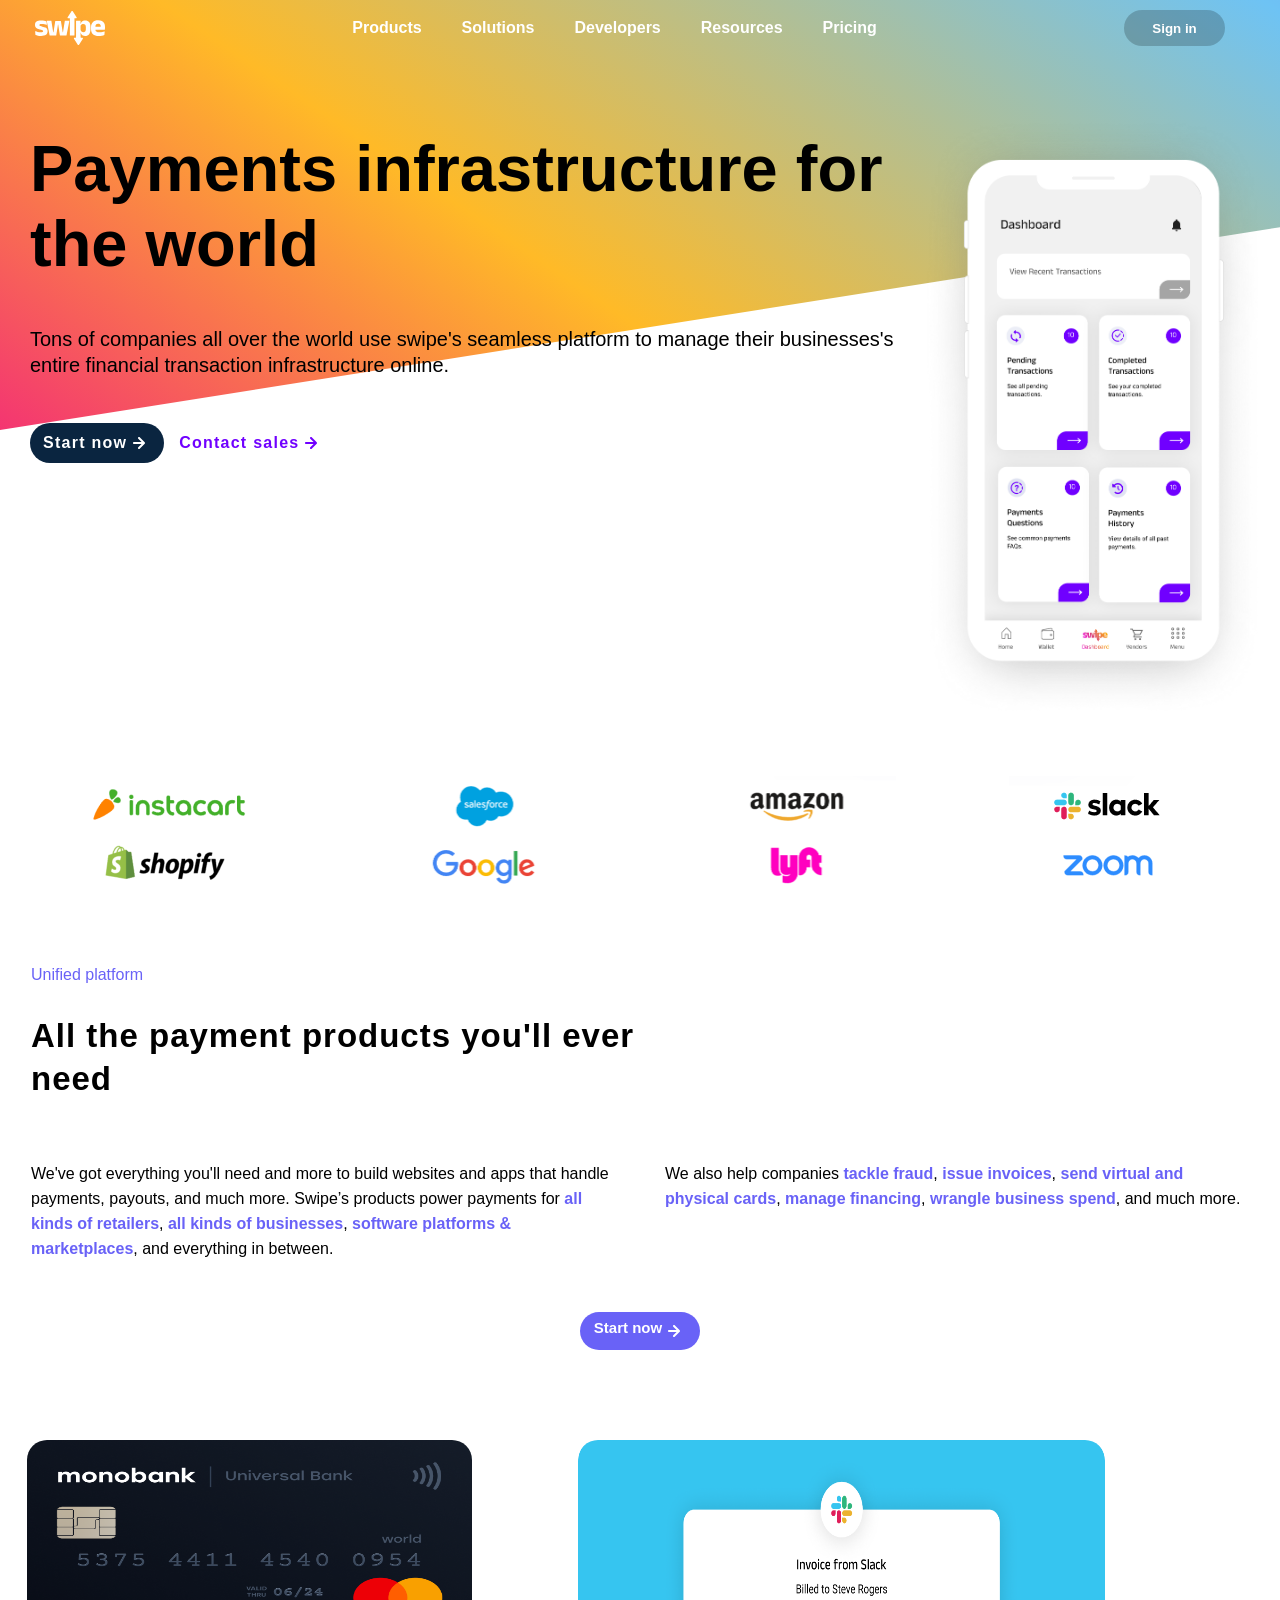
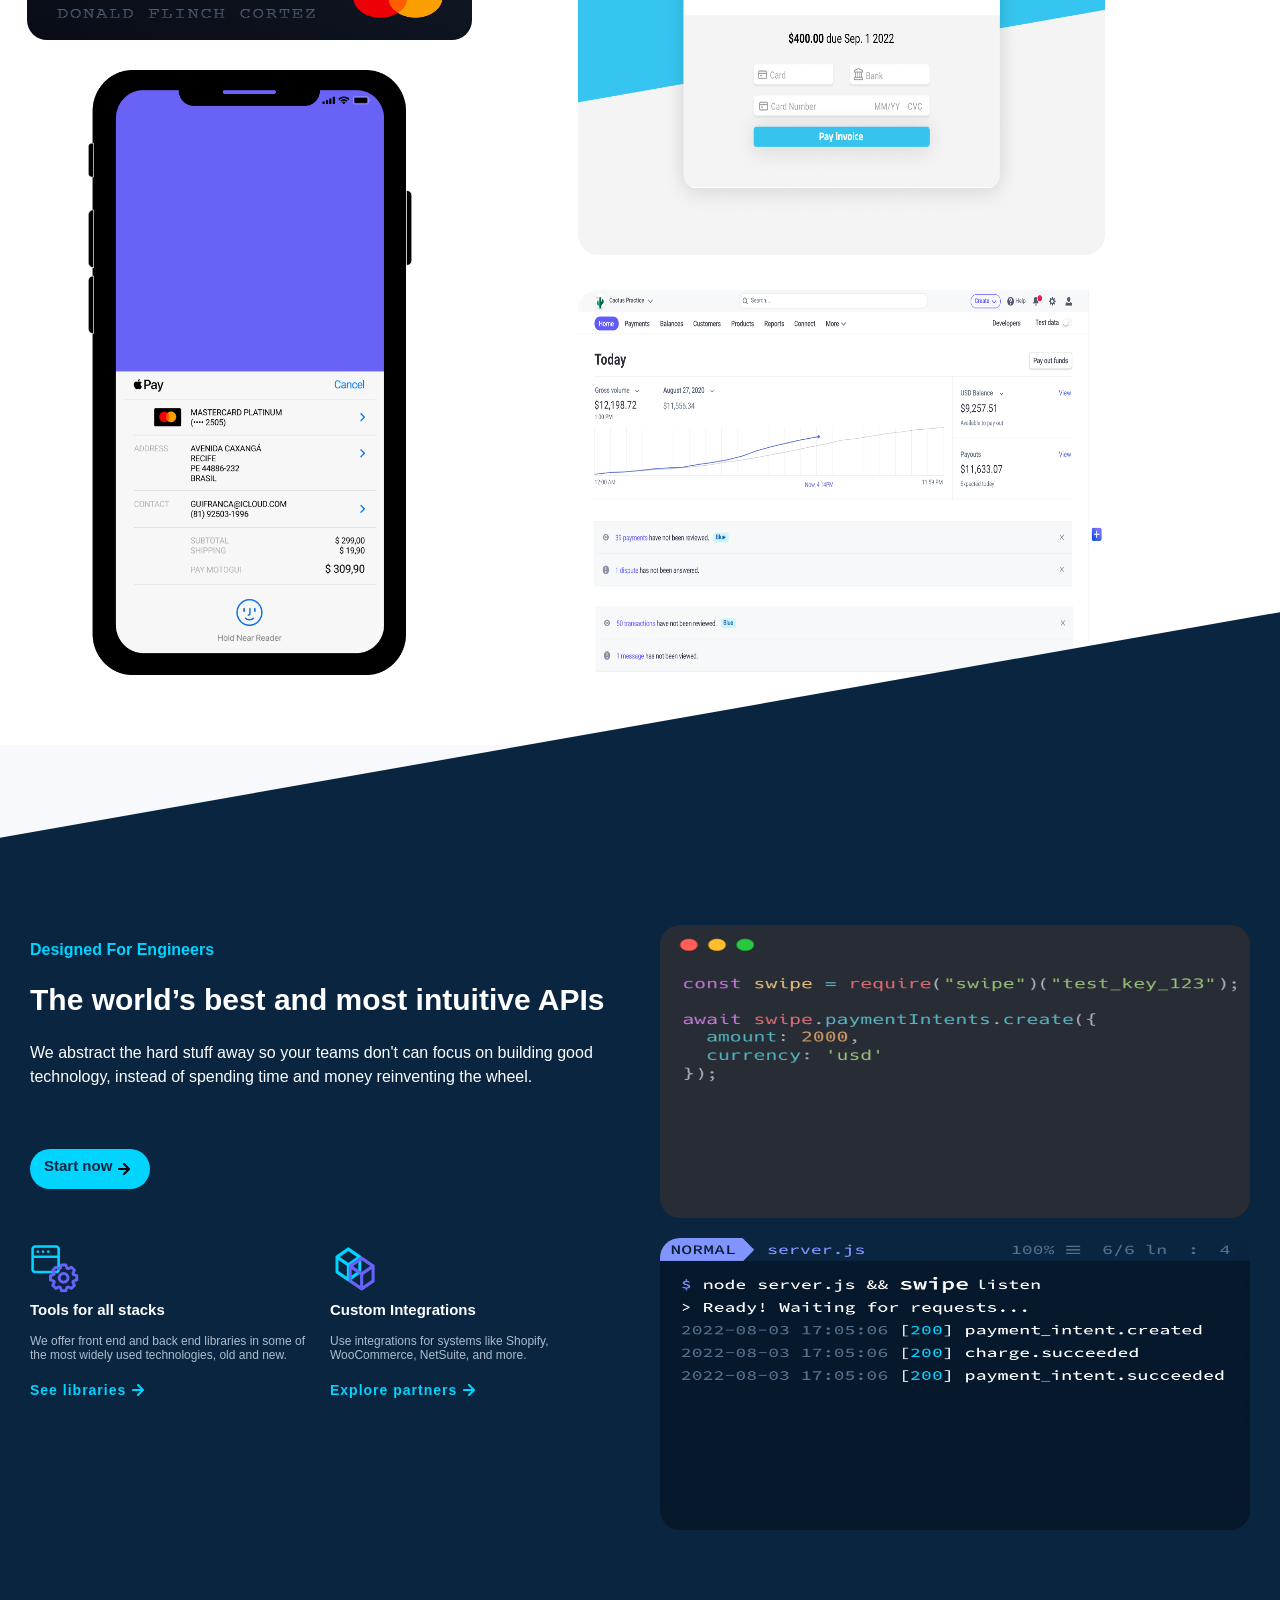
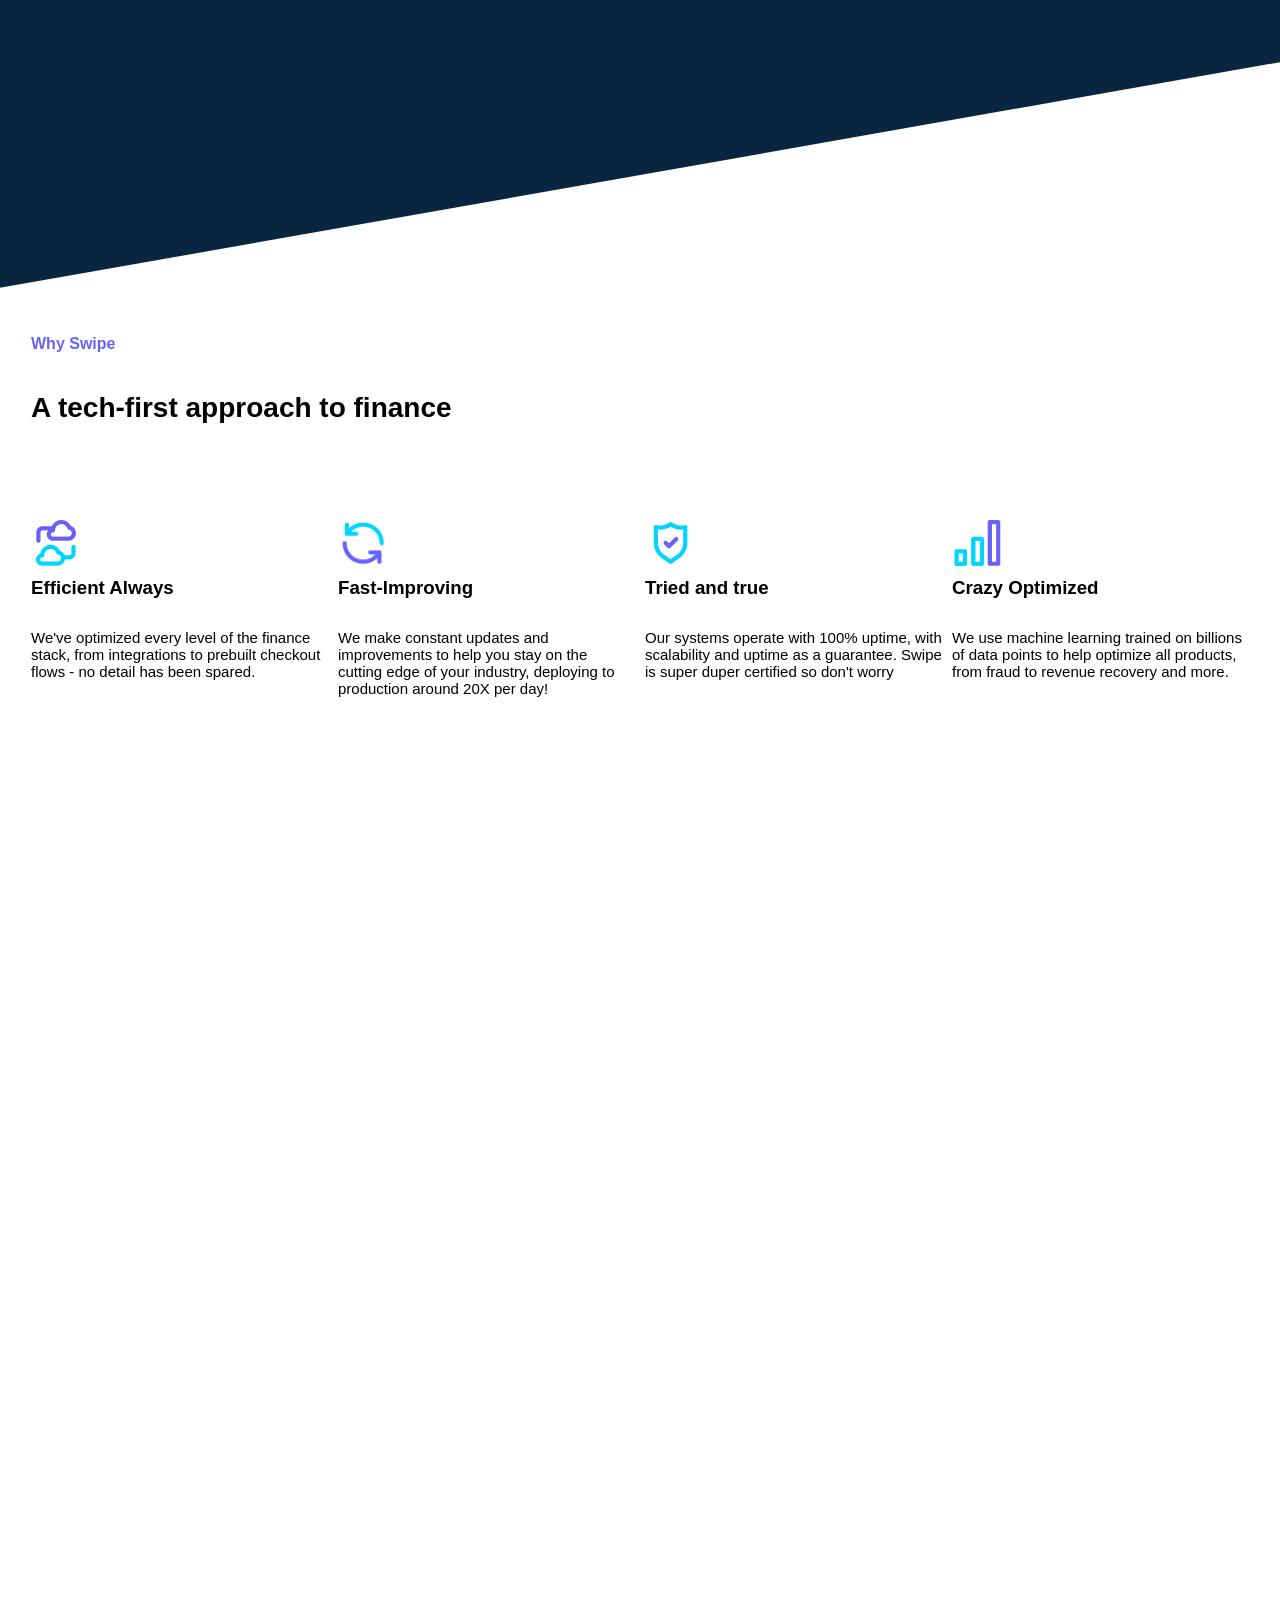
==== commit af7cf1f0: "Solucion de conflictos" ====
--- a/landingpage2.html
+++ b/landingpage2.html
@@ -116,12 +116,12 @@
         </div>
         <div class="images">
           <div class="card-phone">
-            <img class="credit-card"src="/assets/credit-card.png" alt="Credit-card">
-            <img class="phone" src="/assets/phone.png" alt="Phone">
+            <img class="credit-card"src="assets/credit-card.png" alt="Credit-card">
+            <img class="phone" src="assets/phone.png" alt="Phone">
           </div>
           <div class="invoice-dash">
-            <img class="invoice" src="/assets/slack-invoice.png" alt="Slack-Invoice">
-            <img class="dash" src="/assets/dash.png" alt="Dash">
+            <img class="invoice" src="assets/slack-invoice.png" alt="Slack-Invoice">
+            <img class="dash" src="assets/dash.png" alt="Dash">
           </div>
         </div>
       </section>
--- a/styles2.css
+++ b/styles2.css
@@ -101,9 +101,6 @@
 .sponsors-logo {
   width: 140px;
 }
-.background-section_2 {
-  background-color: #f7f9fc;
-}
 .unified-section_2 {
   width: 100%;
   margin-top: 60px;
@@ -133,11 +130,12 @@
 }
 .purple-font {
   text-decoration: none;
+  font-weight: bold;
   color: #6962f7;
   cursor: pointer;
 }
 .button-start_now {
-  margin: 16px 0;
+  margin: 16px auto;
   padding: 7px 14px;
   display: flex;
   font-size: 15px;
@@ -151,27 +149,29 @@
   width: 100%;
   height: 100%;
   display: flex;
-  padding: 50px 16px 0px;
-  gap: 0 25px;
-  background-color: #f7f9fc;
-}
-.card-phone {
-  width: 100%;
-  display: flex;
   flex-direction: column;
   align-items: center;
-  width: 30%;
+  padding: 30px 16px 0px;
+  gap: 0 25px;
+}
+
+.card-phone {
+  width: 60%;
+  padding-bottom: 40px;
+  display: flex;
+  flex-direction: column;
+  align-items: center;
   gap: 35px;
 }
 .credit-card {
-  width: 100%;
-  border-radius: 20px;
+  width: 110%;
+  border-radius: 15px;
 }
 .phone {
-  width: 100%;
+  width: 80%;
 }
 .invoice-dash {
-  width: 70%;
+  width: 65%;
   display: flex;
   flex-direction: column;
   align-items: center;
@@ -305,33 +305,32 @@
     width: 140px;
   }
   .card-phone {
-    width: 100%;
     display: flex;
     flex-direction: column;
-    align-items: flex-start;
-    width: 40%;
+    align-items: center;
+    width: 70%;
     gap: 15px;
   }
   .invoice-dash {
-    width: 60%;
+    width: 65%;
     display: flex;
     flex-direction: column;
-    align-items: flex-start;
   }
   .credit-card {
-    width: 100%;
-    border-radius: 40px;
+    height: 100%;
+    border-radius: 15px;
+    margin-bottom: 30px;
   }
   .phone {
-    width: 100%;
+    height: 100%;
   }
   .invoice {
-    width: 100%;
+    height: 300px;
     margin-bottom: 30px;
     border-radius: 20px;
   }
   .dash {
-    width: 100%;
+    height: 300px;
     border-radius: 20px;
   }
   .designed {
@@ -371,19 +370,8 @@
 /* TABLET */
 @media (min-width: 768px) {
   .background-header {
-    background: linear-gradient(40deg, #ef008f, #ffba27, #6ec3f4, #7038ff);
-    width: 100%;
-    height: 220px; /* Ajusta la altura según tus necesidades */
-    position: absolute;
-    background-size: 150% 150%;
-    background-repeat: no-repeat;
-    animation-name: mybackground;
-    animation-duration: 13s;
-    animation-timing-function: ease;
-    animation-iteration-count: infinite;
-    transform: skewY(-7deg); /* Inclina el contenedor */
-    transform-origin: 0;
-    z-index: -1;
+    height: 220px; /*Ajusta la altura según tus necesidades */
+    transform: skewY(-7deg); /*Inclina el contenedor*/
   }
   .menu {
     padding: 10px 40px 0px 0px;
@@ -392,13 +380,6 @@
     display: flex;
     width: auto;
     height: 400px;
-  }
-  .logosimg {
-    width: 100%;
-    display: grid;
-    grid-template-columns: repeat(4, 1fr);
-    gap: 16px;
-    justify-content: center;
   }
   .sponsors-logo {
     width: 160px;
@@ -434,11 +415,7 @@
   }
   .payment-products_title {
     width: 50%;
-    font-weight: bold;
     font-size: 33px;
-    letter-spacing: 1px;
-    line-height: 43px;
-    margin-bottom: 45px;
   }
   .two-column {
     width: 100%;
@@ -449,21 +426,36 @@
   .col-right {
     width: 49%;
   }
+  .images {
+    width: 90%;
+    margin: 40px auto;
+    display: flex;
+    flex-direction: row;
+    align-items: flex-start;
+  }
+  .card-phone {
+    width: 40%;
+    margin-right: 30px;
+  }
+  .invoice-dash {
+    width: 44%;
+    margin-left: 25px;
+  }
   .credit-card {
-    width: 100%;
+    height: 100%;
     margin-bottom: 15px;
-    border-radius: 40px;
+    border-radius: 15px;
   }
   .phone {
-    width: 100%;
+    height: 480px;
   }
   .invoice {
-    width: 100%;
+    height: 300px;
     margin-bottom: 35px;
     border-radius: 20px;
   }
   .dash {
-    width: 100%;
+    height: 300px;
     border-radius: 20px;
   }
   .background-blue {
@@ -512,19 +504,8 @@
 /* DESKTOP SCREEN */
 @media (min-width: 1024px) {
   .background-header {
-    background: linear-gradient(40deg, #ef008f, #ffba27, #6ec3f4, #7038ff);
-    width: 100%;
-    height: 474px; /* Ajusta la altura según tus necesidades */
-    position: absolute;
-    background-size: 150% 150%;
-    background-repeat: no-repeat;
-    animation-name: mybackground;
-    animation-duration: 13s;
-    animation-timing-function: ease;
-    animation-iteration-count: infinite;
+    height: 430px; /* Ajusta la altura según tus necesidades */
     transform: skewY(-9deg); /* Inclina el contenedor */
-    transform-origin: 0;
-    z-index: -1;
   }
 
   .letter {
@@ -544,14 +525,11 @@
     background: rgba(252, 250, 250, 0.5);
   }
   .payments-title {
-    width: 100%;
-    font-size: 80px;
+    font-size: 65px;
   }
   .payments-paragraph {
     font-size: 20px;
-    line-height: 26px;
     margin-top: 45px;
-    width: 100%;
   }
   .button-start:hover {
     cursor: pointer;
@@ -570,23 +548,11 @@
     width: auto;
     height: 600px;
   }
-  .logosimg {
-    width: 100%;
-    display: grid;
-    grid-template-columns: repeat(4, 1fr);
-    gap: 16px;
-    justify-content: center;
-  }
   .sponsors-logo {
     width: 200px;
   }
   .payment-products_title {
     width: 50%;
-    font-weight: bold;
-    font-size: 33px;
-    letter-spacing: 1px;
-    line-height: 43px;
-    margin-bottom: 45px;
   }
   .two-column {
     width: 100%;
@@ -616,45 +582,97 @@
     transform: translate(7px);
     transition: transform 0.25s ease;
   }
-
-  .card-phone {
-    width: 38%;
-    display: flex;
-    flex-direction: column;
-    align-items: flex-start;
-    flex: 0 0 auto;
-    gap: 15px;
-  }
-  .invoice-dash {
-    width: 100%;
-    display: flex;
-    flex-direction: column;
-    align-items: flex-start;
-    padding-left: 30px;
-  }
-  .credit-card {
-    width: 100%;
-    margin-bottom: 15px;
-    border-radius: 20px;
-  }
-  .phone {
-    width: 100%;
-  }
-  .invoice {
-    width: 100%;
-    margin-bottom: 35px;
-    border-radius: 20px;
-  }
-  .dash {
-    width: 100%;
-    border-radius: 20px;
-  }
   .images {
-    width: 100%;
+    width: 90%;
+    margin: 40px 0px;
     display: flex;
     padding: 50px 16px 0px;
     gap: 0;
-    background-color: #f7f9fc;
+  }
+  .card-phone {
+    width: 40%;
+    display: flex;
+    flex: 0 0 auto;
+    padding: 0 16px;
+  }
+  .invoice-dash {
+    width: 50%;
+    padding: 0 10px;
+    margin-left: 70px;
+  }
+  .credit-card {
+    height: 200px;
+    margin-bottom: 15px;
+    border-radius: 20px;
+  }
+  .phone {
+    height: 610px;
+  }
+  .invoice {
+    height: 415px;
+    margin-bottom: 35px;
+    border-radius: 20px;
+  }
+  .dash {
+    height: 415px;
+    border-radius: 20px;
+  }
+
+  .general-container,
+  .unified-section_2,
+  .designed {
+    max-width: 1450px;
+    margin: 0 auto;
+    padding: 0 30px;
+  }
+  .background-blue {
+    height: 1050px;
+    transform: skewY(-10deg) translateY(-20px);
+  }
+  .designed{
+    transform: skewY(10deg);
+  }
+  .section-container_designed,
+  .images-container_designed {
+    padding: 200px 15px;
+  }
+  .worlds-title{
+    font-size: 30px;
+  }
+  .start-now3{
+    margin: 60px 0 45px;
+  }
+  .start-now3:hover {
+    cursor: pointer;
+    background: white;
+  }
+  .start-now3:hover > .arrow-three {
+    transform: translate(7px);
+    transition: transform 0.25s ease;
+  }
+  .buttons-3:hover {
+    cursor: pointer;
+    color: #00d4ff;
+    opacity: 0.7;
+  }
+  .animation-btn3:hover > .arrow-four {
+    transform: translate(7px);
+    transition: transform 0.25s ease;
+  }
+  .images-container_designed {
+    display: flex;
+    flex-direction: column;
+    align-items: center;
+  }
+  .img-code_terminal {
+    height: 50%;
+  }
+  .general-container,
+  .unified-section_2,
+  .designed {
+    max-width: 1380px;
+    margin: 0 auto;
+    padding: 0 15px;
   }
   .background-blue {
     height: 1050px;
@@ -706,19 +724,17 @@
 /* PANTALLAS MAS GRANDES */
 @media (min-width: 1365px) {
   .background-header {
-    width: 100%;
     height: 474px; /* Ajusta la altura según tus necesidades */
-    background: linear-gradient(40deg, #ef008f, #ffba27, #6ec3f4, #7038ff);
-    position: absolute;
-    background-size: 150% 150%;
-    background-repeat: no-repeat;
-    animation-name: mybackground;
-    animation-duration: 13s;
-    animation-timing-function: ease;
-    animation-iteration-count: infinite;
     transform: skewY(-8deg); /*Inclina el contenedor*/
-    transform-origin: 0;
-    z-index: -1;
+  }
+  .content-section_payments{
+    width: 50%
+  }
+  .payments-paragraph{
+    margin: 60px 0px;
+  }
+  .img-hero{
+    margin-left: 200px;
   }
   .purple-font {
     text-decoration: none;
@@ -743,12 +759,12 @@
   .images-container_designed {
     padding: 270px 15px 200px;
   }
+  .start-now3{
+    margin: 60px 0 45px;
+  }
   .img-code_terminal {
-    max-width: 100%;
-    height: 250px;
-  }
-  .section-container_whyswipe {
-    margin-top: 750px;
+   
+    height: 300px;
   }
 }
 /* ANIMATION BACKGROUND */
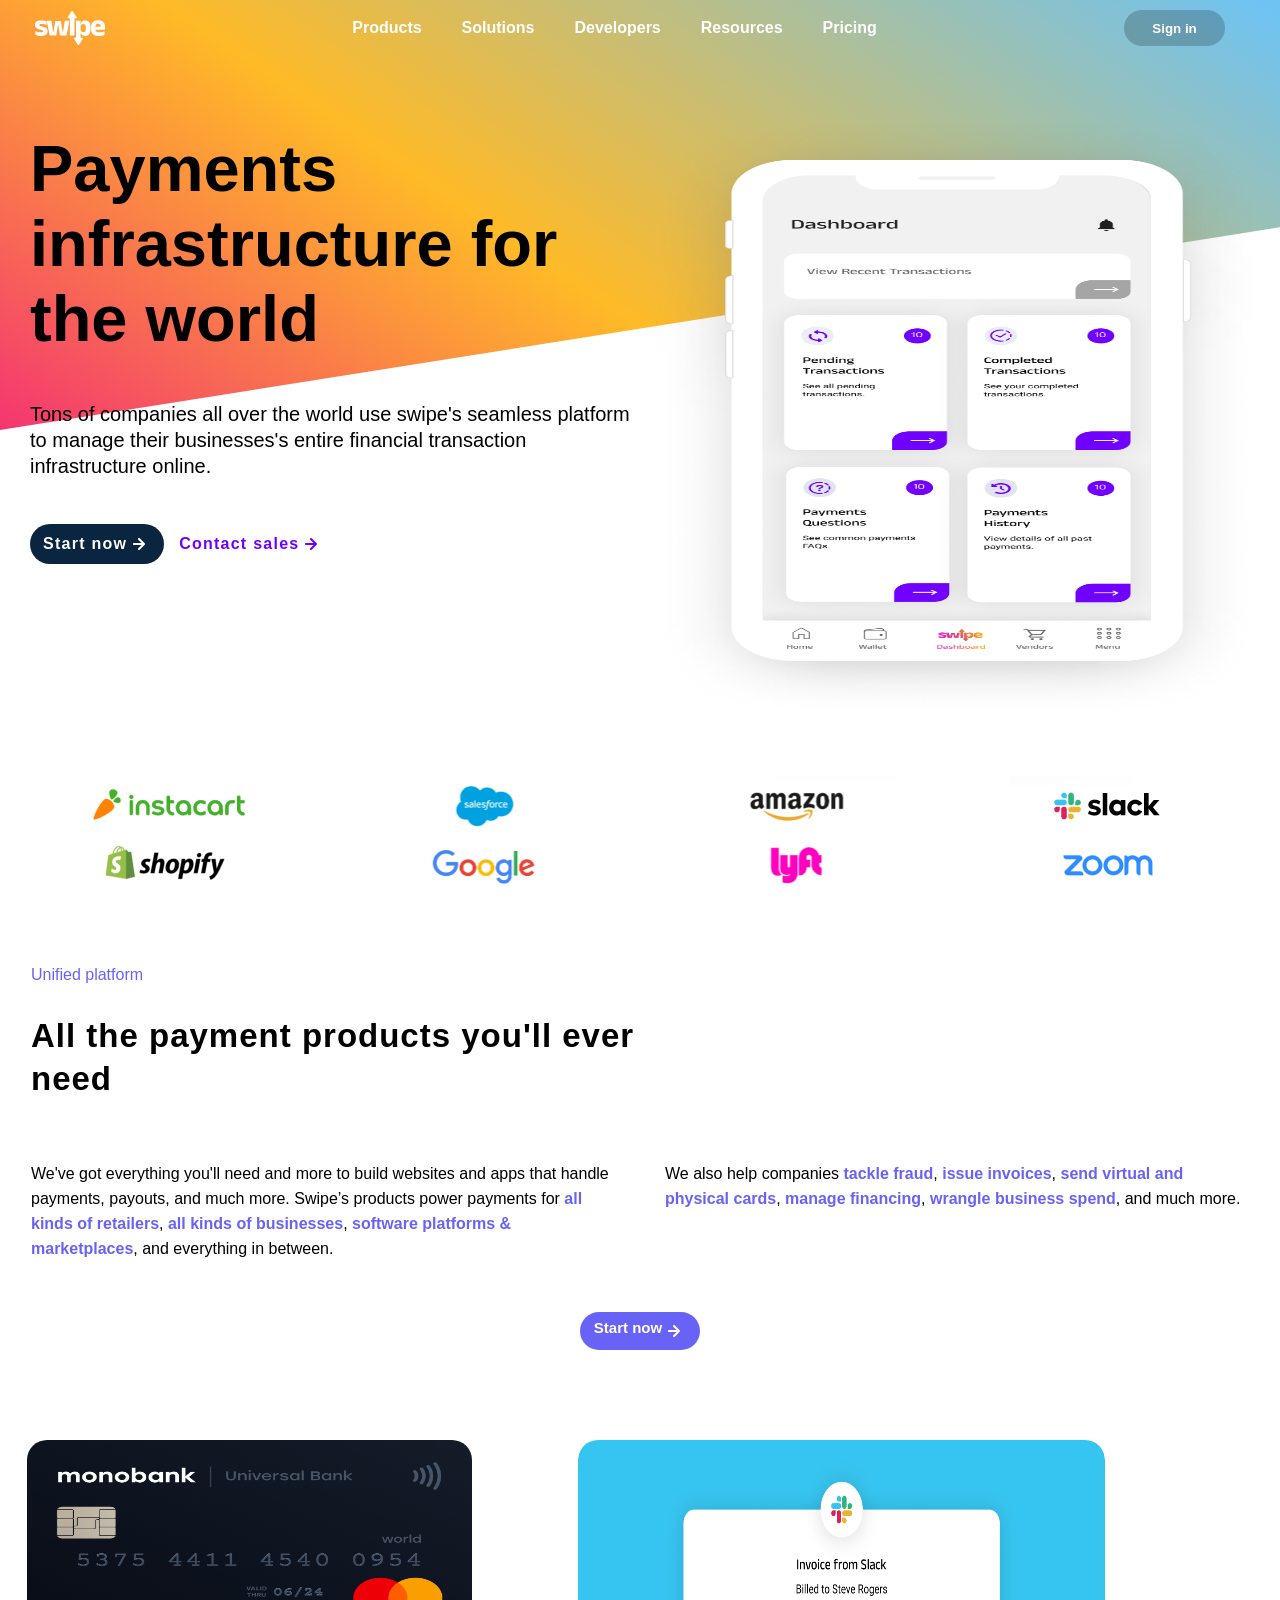
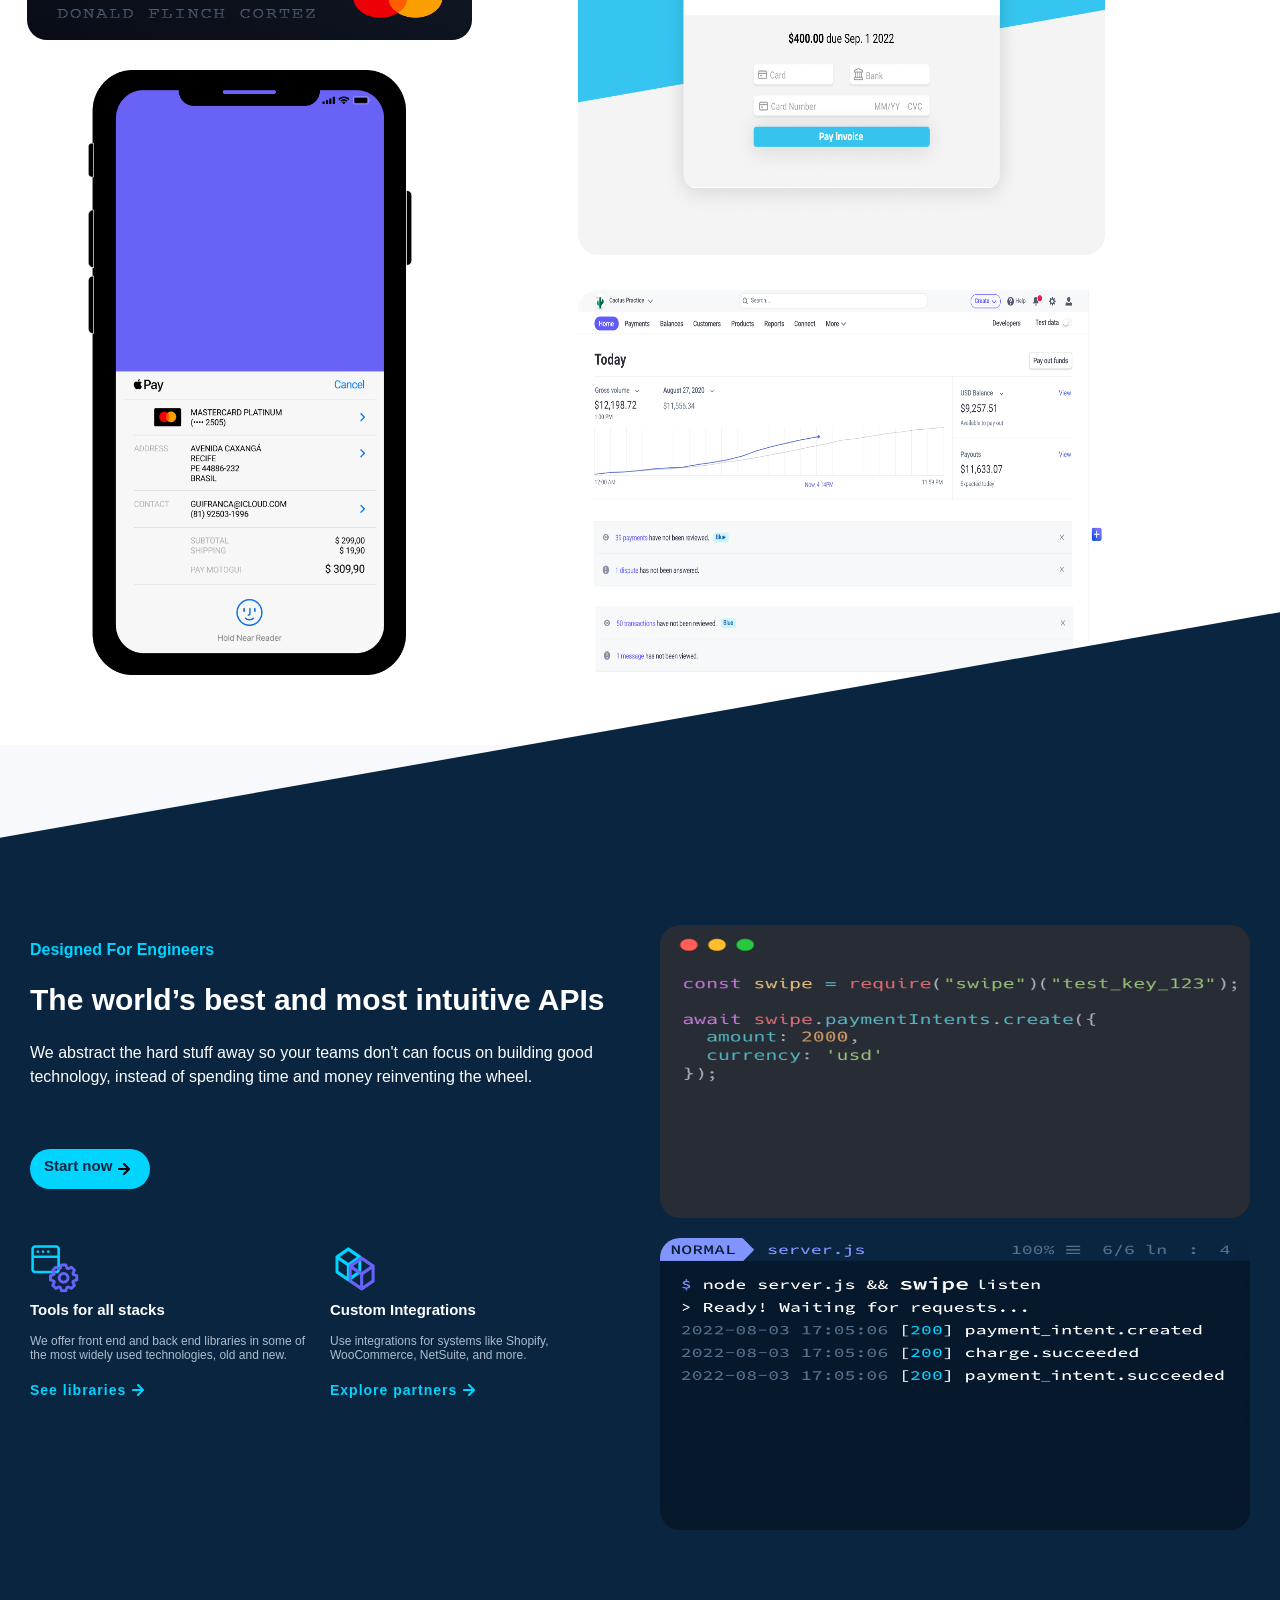
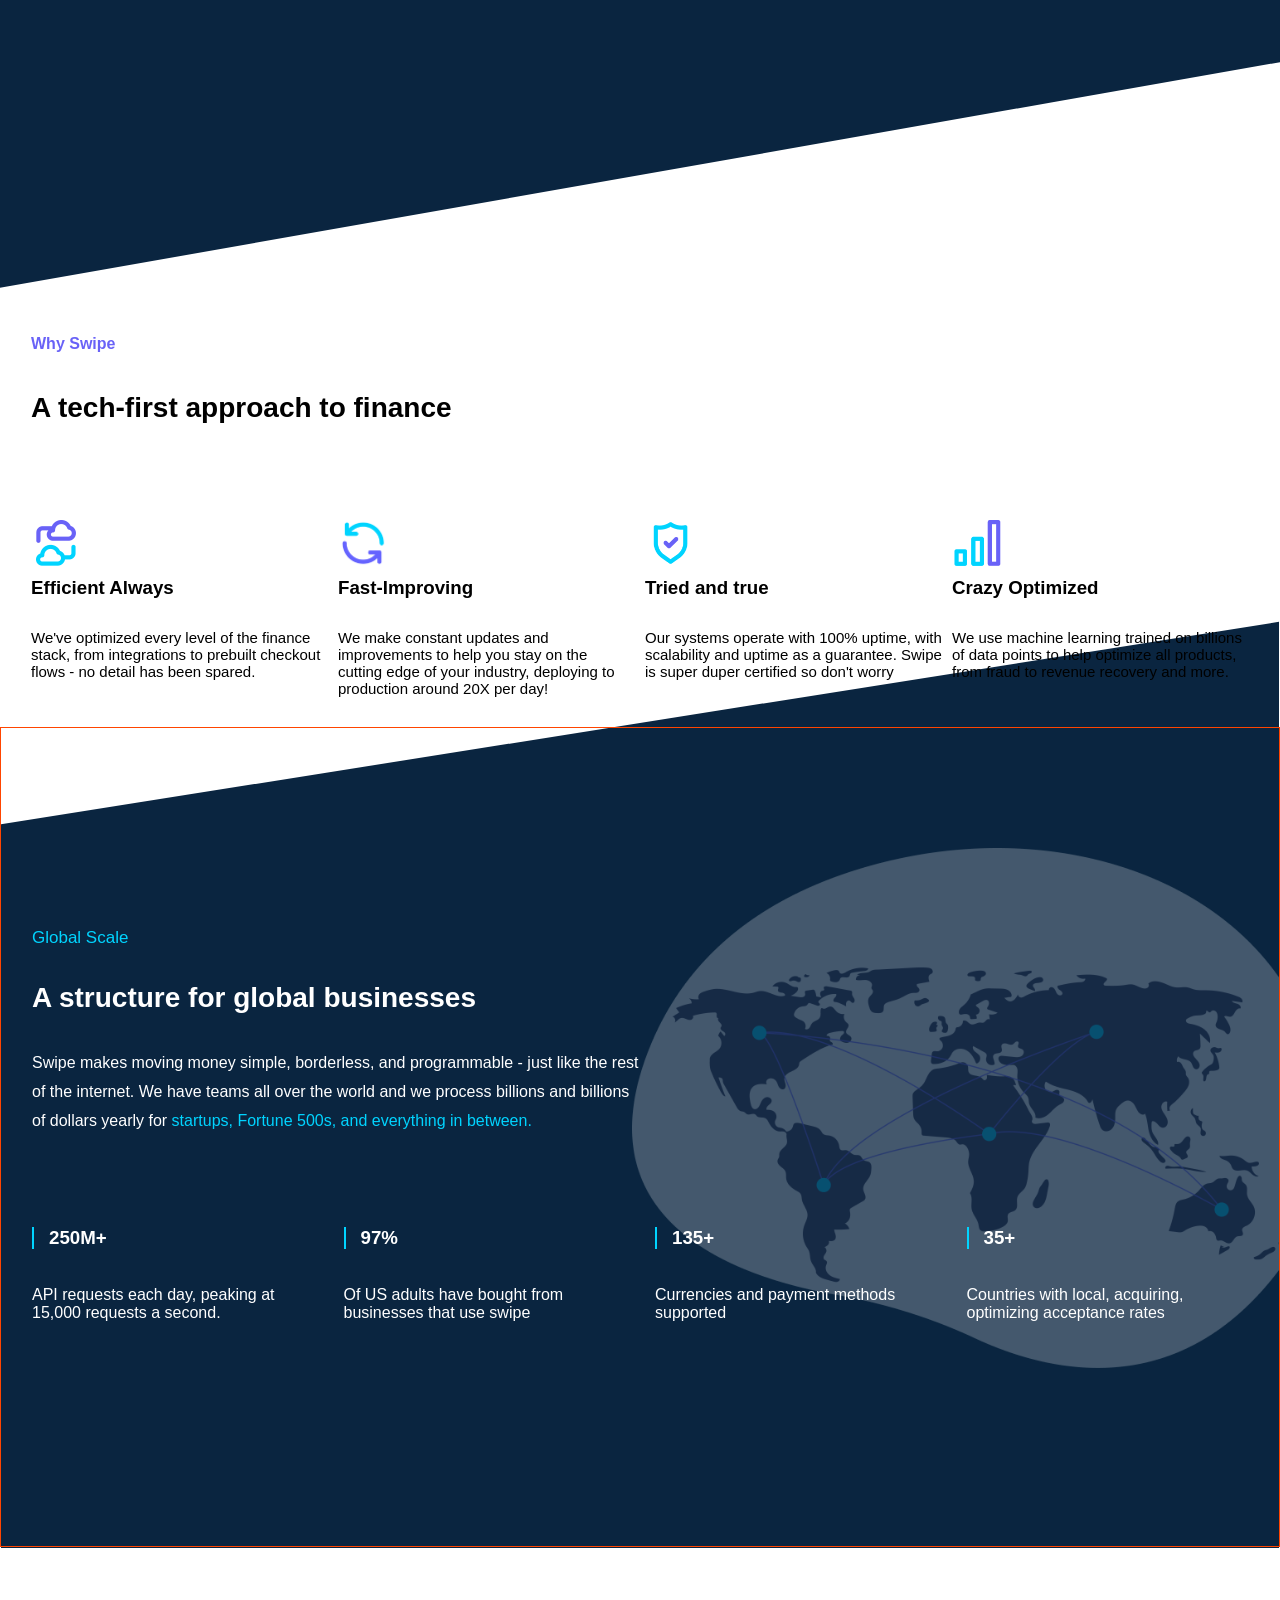
==== commit d3268014: "Desarrollo de la seccion 5 falta solucionar background en 1366px" ====
--- a/landingpage2.html
+++ b/landingpage2.html
@@ -192,5 +192,41 @@
 </div>
 </div>
 </section>
+<!-- SECTION 5 -->
+<section class="global-scale">
+<div class="background-5"></div>
+<div class="background-5_2">
+  <div class="container-general_5">
+    <div class="container-one_section5">
+      <div class="sub-container">
+        <p class="glo-scale">Global Scale</p>
+        <h2 class="title-a_structure">A structure for global businesses</h2>
+        <p class="swipe-makes" >Swipe makes moving money simple, borderless, and programmable - just like the rest of the
+          internet. We have teams all over the world and we process billions and billions of dollars
+          yearly for <a class="startups" href="#">startups, Fortune 500s, and everything in between.</a></p>
+     </div>
+    <img class="img-global" src="assets/global-graphic.png" alt="Global-Graphic">
+  </div>
+  <div class="container-two_card">
+    <div class="card">
+      <h3 class="number">250M+</h3>
+      <p class="paragraph-card">API requests each day, peaking at 15,000 requests a second.</p>
+    </div>
+    <div class="card">
+      <h3 class="number">97%</h3>
+      <p class="paragraph-card"> Of US adults have bought from businesses that use swipe</p>
+    </div>
+    <div class="card">
+      <h3 class="number">135+</h3>
+      <p class="paragraph-card">Currencies and payment methods supported</p>
+    </div>
+    <div class="card">
+      <h3 class="number">35+</h3>
+      <p class="paragraph-card">Countries with local, acquiring, optimizing acceptance rates</p>
+    </div>
+  </div>
+  </div>
+</div>
+</section>
   </body>
-</html>
+</html>
--- a/styles2.css
+++ b/styles2.css
@@ -285,8 +285,72 @@
   font-size: 15px;
   margin: 30px 0;
 }
+/* SECTION 5 */
+.global-scale {
+  height:1050px;
+  border: 1px solid orangered;
+}
+.background-5 {
+  height: 250px;
+  background-color: #0a2540;
+  transform: skewY(-9deg) translateY(-5px);
+  position: relative;
+  z-index: -1;
+}
+.background-5_2 {
+  max-width: 100%;
+  height: 990px;
+  background-color: #0a2540;
+  transform: translateY(-190px);
+  z-index: -1;
+  position: relative;
+  overflow-x: hidden;
+}
+.container-one_section5 {
+  padding: 0 16px;
+}
+.glo-scale {
+  font-size: 17px;
+  color: #00d4ff;
+  /* margin-top: 50px; */
+}
+.title-a_structure {
+  font-size: 28px;
+  font-weight: bold;
+  color: white;
+  margin: 25px 0;
+  line-height: 50px;
+}
+.swipe-makes {
+  color: white;
+  line-height: 29px;
+}
+.startups {
+  color: #00d4ff;
+  text-decoration: none;
+}
+.img-global {
+  width: 970px;
+  position: absolute;
+  z-index: -1;
+  transform: translateY(-380px);
+  opacity: 10%;
+}
+.container-two_card {
+  padding: 15px 16px 0px;
+}
+.number,
+.paragraph-card {
+  color: white;
+}
+.number {
+  border-left: 2px solid #00d4ff;
+  margin: 37px 0;
+  padding-left: 15px;
+}
 
 @media (min-width: 550px) {
+
   .menu {
     padding: 10px 40px 0px 0px;
   }
@@ -365,6 +429,26 @@
     grid-template-columns: repeat(2, 2fr);
     gap: 10px;
   }
+  .background-5{
+    height:200px;
+    position:relative;
+    z-index:-50;
+  }
+  .background-5_2 {
+    transform: translateY(-160px);
+    height:840px;
+    /* background-color: #0a2540; */
+    /* transform: skewY(-9deg) translateY(-5px); */
+    /* position: relative; */
+    z-index: -1;
+  }
+  .container-one_section5{
+    padding-top:80px;
+  }
+  .global-scale {
+    height:890px;
+    }
+    
 }
 
 /* TABLET */
@@ -499,6 +583,23 @@
     display: grid;
     grid-template-columns: repeat(4, 1fr);
   }
+  .background-5 {
+    height:280px;
+  }
+  .container-one_section5{
+    display:grid;
+    grid-template-columns: repeat(2, 1fr)
+  }
+  .img-global{
+    width:700px;
+    transform:translateX(422px) translateY(-40px);
+    opacity: 25%;
+  }
+  .container-two_card{
+    display:grid;
+    grid-template-columns: repeat(2, 2fr);
+    gap:20px;
+  }
 }
 
 /* DESKTOP SCREEN */
@@ -545,7 +646,7 @@
     opacity: 0.8;
   }
   .img-hero {
-    width: auto;
+    width: 100%;
     height: 600px;
   }
   .sponsors-logo {
@@ -629,17 +730,17 @@
     height: 1050px;
     transform: skewY(-10deg) translateY(-20px);
   }
-  .designed{
+  .designed {
     transform: skewY(10deg);
   }
   .section-container_designed,
   .images-container_designed {
     padding: 200px 15px;
   }
-  .worlds-title{
+  .worlds-title {
     font-size: 30px;
   }
-  .start-now3{
+  .start-now3 {
     margin: 60px 0 45px;
   }
   .start-now3:hover {
@@ -711,11 +812,28 @@
     width: 100%;
     height: 45%;
   }
+  .global-scale{
+    height:820px;
+  }
+  .background-5_2{
+    height:700px;
+  }
+  .img-global{
+    width:700px;
+    transform:translateX(600px) translateY(-80px);
+    opacity: 25%;
+  }
+  .container-two_card{
+    display:grid;
+    grid-template-columns: repeat(4, 1fr);
+    margin-top:40px;
+    gap:30px;
+  }
 
   .general-container,
   .unified-section_2,
   .designed,
-  .why-swipe {
+  .why-swipe,.container-general_5 {
     max-width: 1450px;
     margin: 0 auto;
     padding: 0 15px;
@@ -727,13 +845,13 @@
     height: 474px; /* Ajusta la altura según tus necesidades */
     transform: skewY(-8deg); /*Inclina el contenedor*/
   }
-  .content-section_payments{
-    width: 50%
-  }
-  .payments-paragraph{
+  .content-section_payments {
+    width: 50%;
+  }
+  .payments-paragraph {
     margin: 60px 0px;
   }
-  .img-hero{
+  .img-hero {
     margin-left: 200px;
   }
   .purple-font {
@@ -759,12 +877,29 @@
   .images-container_designed {
     padding: 270px 15px 200px;
   }
-  .start-now3{
+  .start-now3 {
     margin: 60px 0 45px;
   }
   .img-code_terminal {
-   
     height: 300px;
+  }
+  .background-5{
+    height:390px;
+  }
+  /* .background-5_2{
+    transform:
+  } */
+  .global-scale{
+    height:820px;
+    margin-top:100px;
+  }
+  .img-global{
+    width:750px;
+    transform:translateX(755px) translateY(-80px);
+    opacity: 25%;
+  }
+  .container-two_card{
+    margin-top:100px;
   }
 }
 /* ANIMATION BACKGROUND */
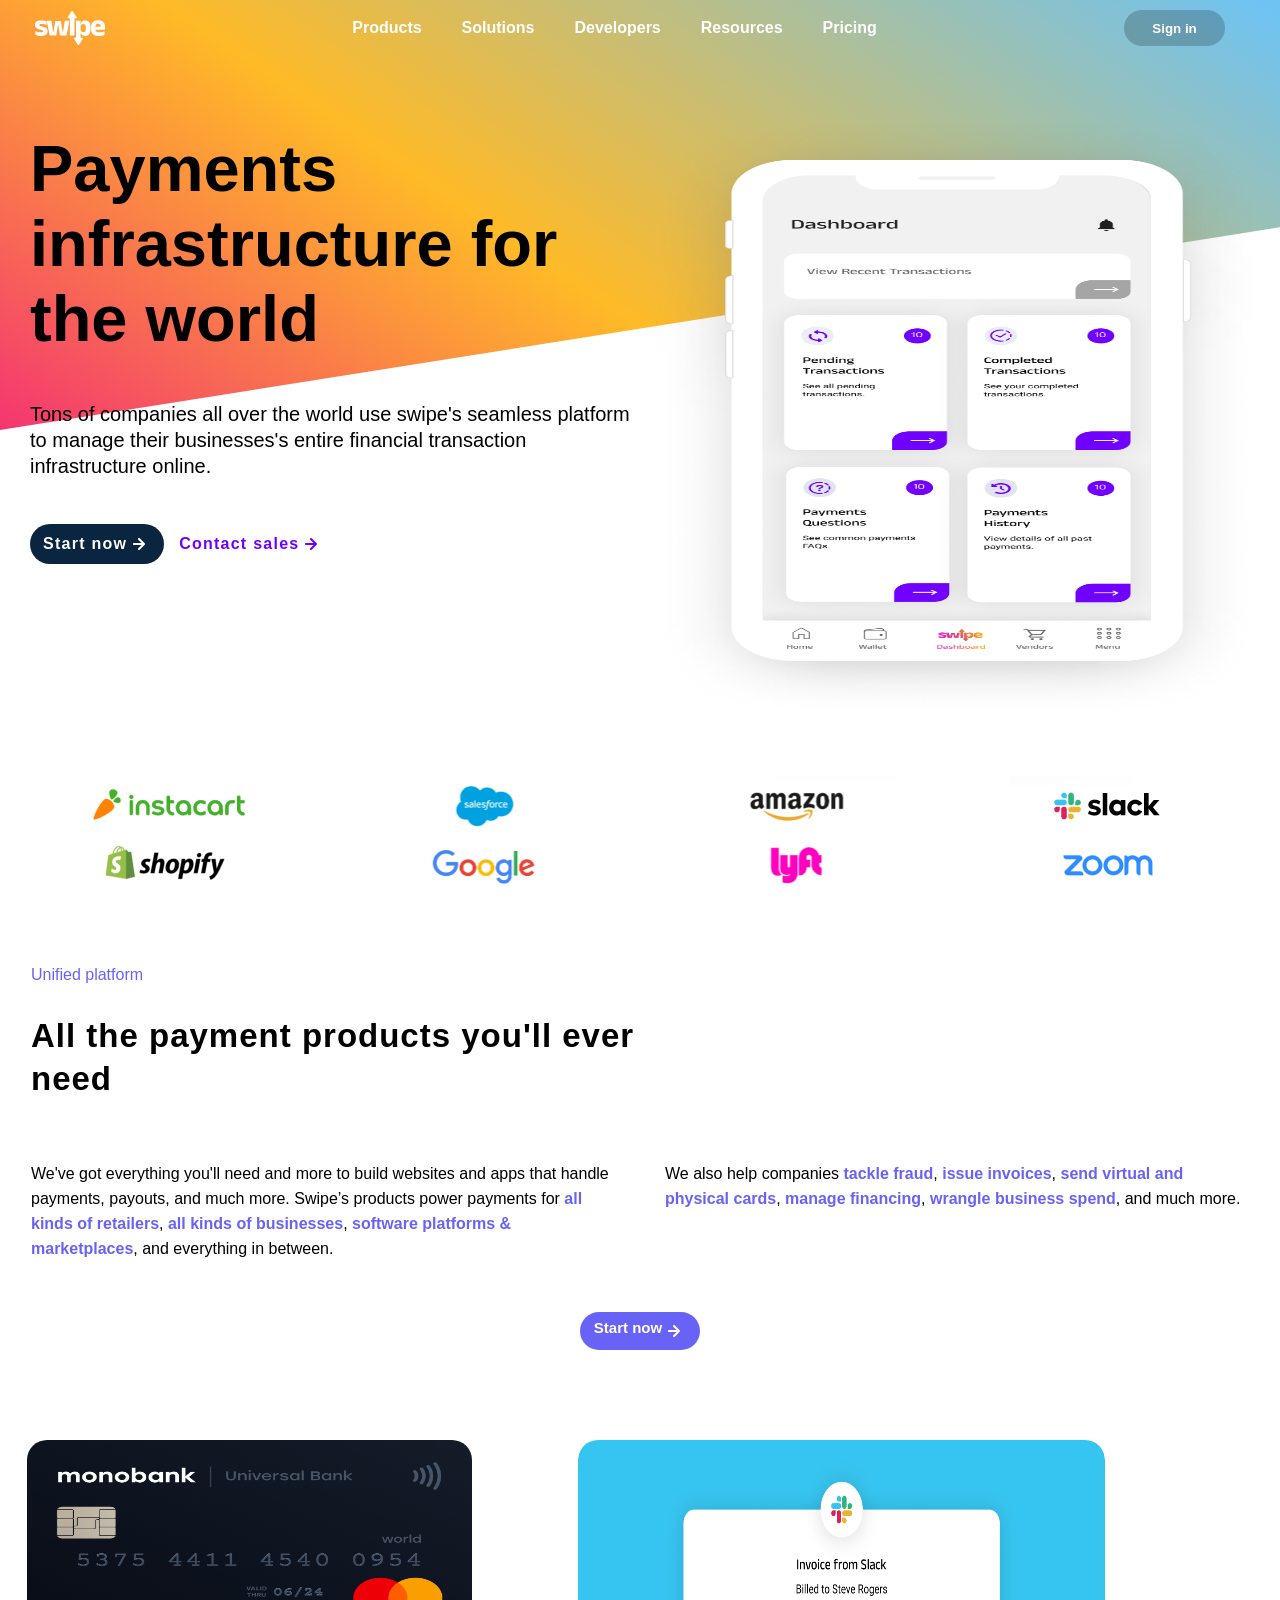
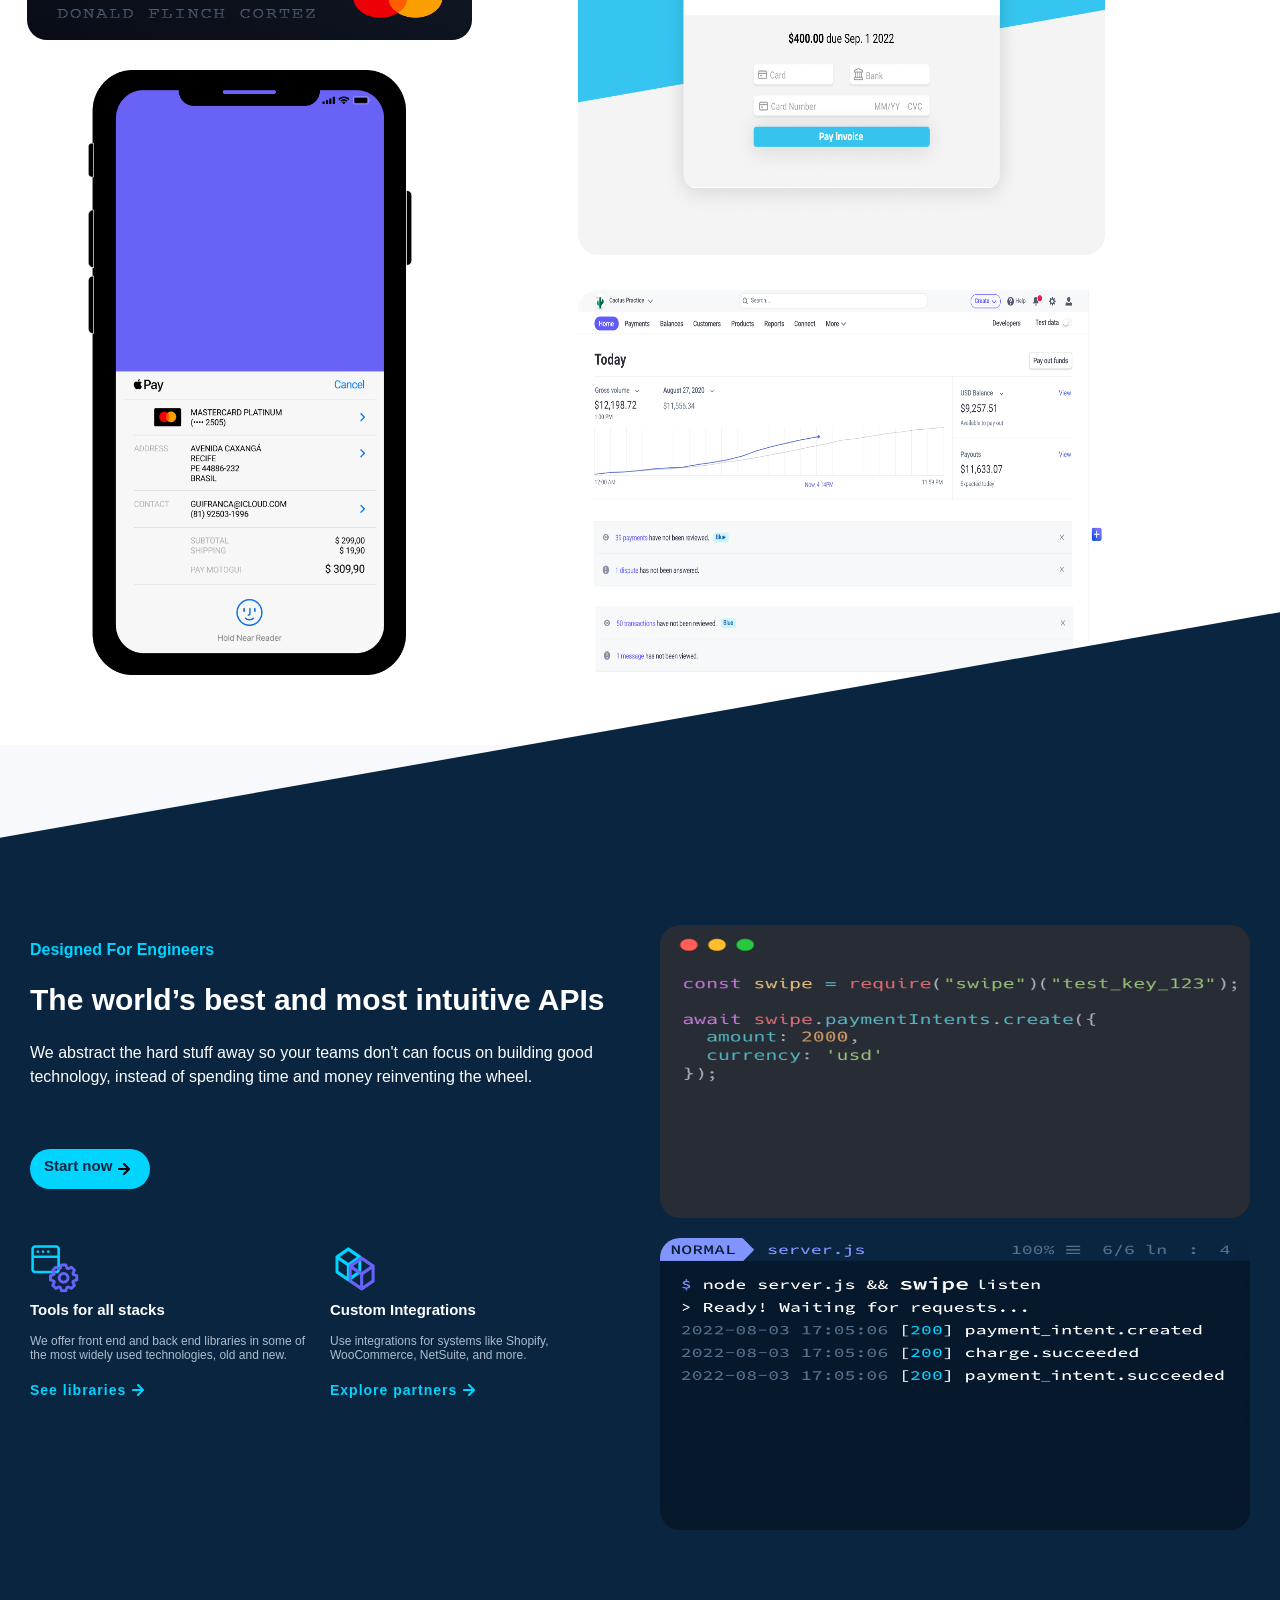
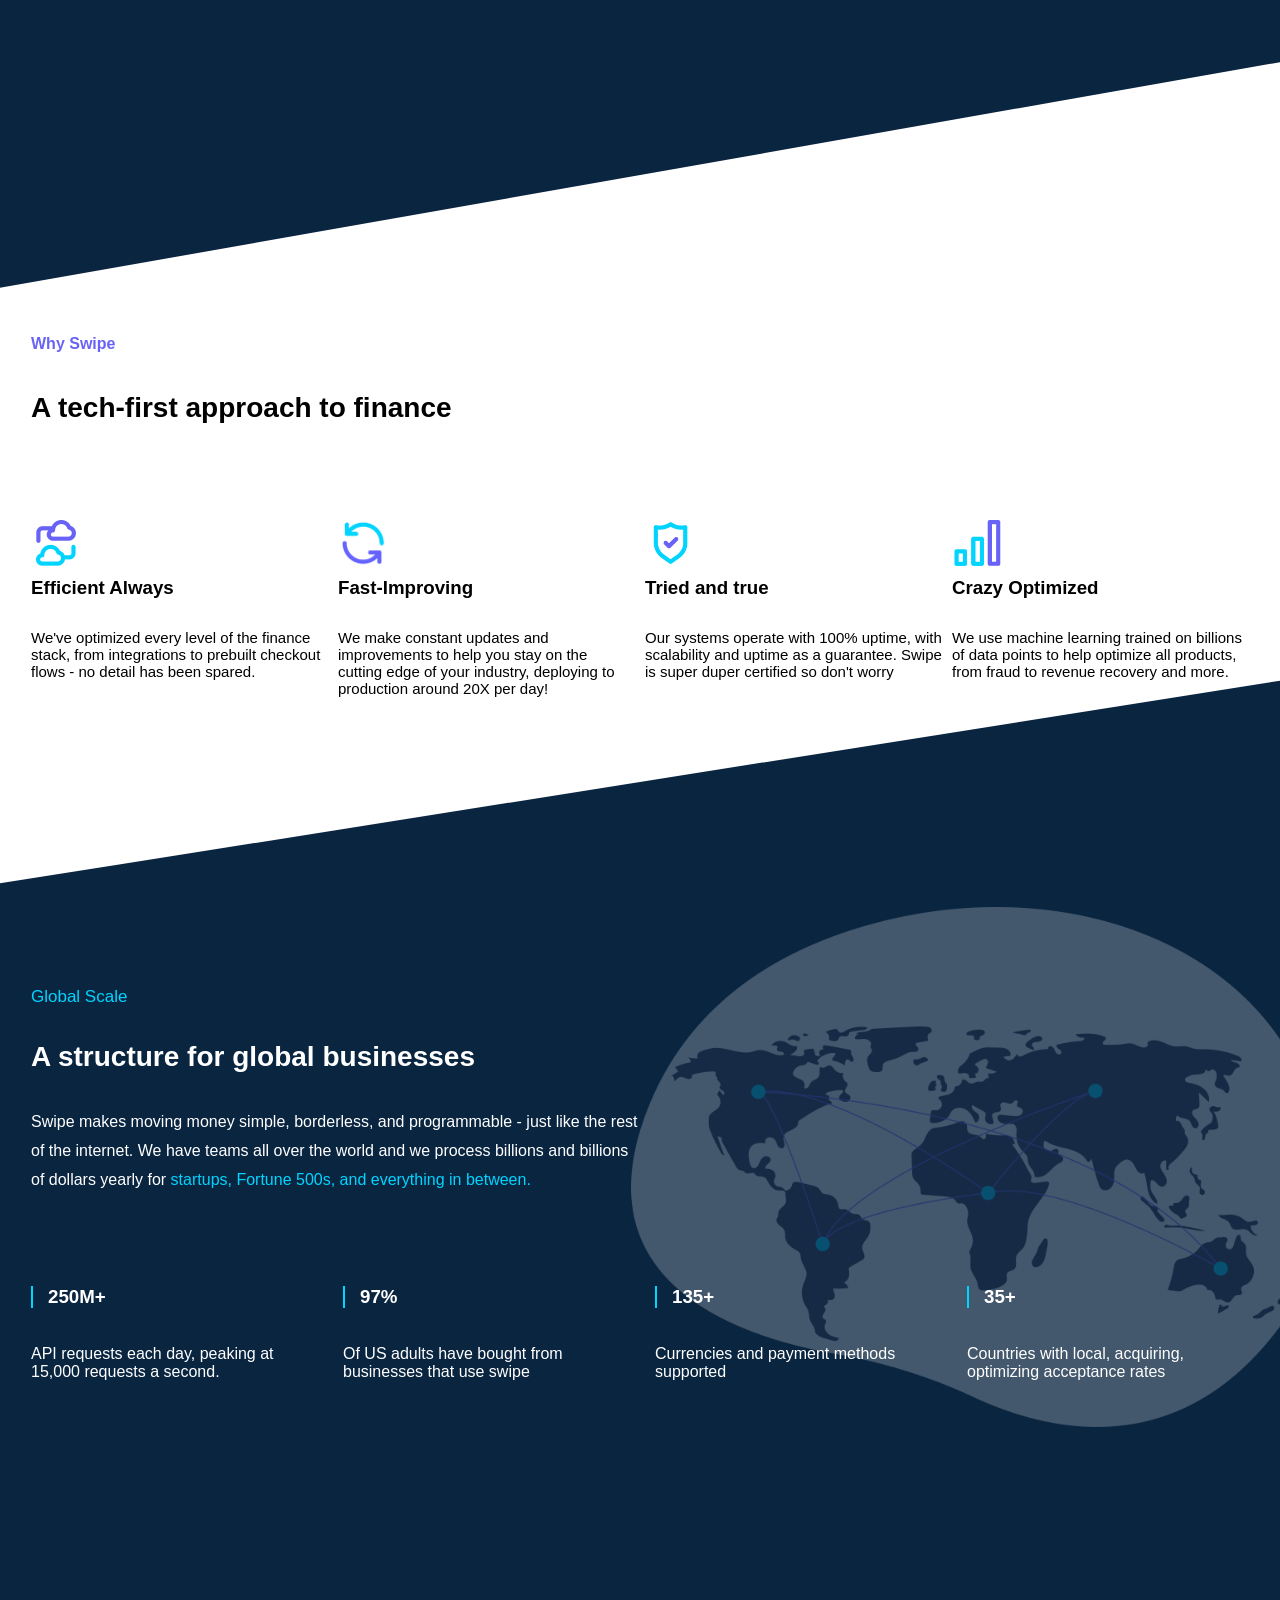
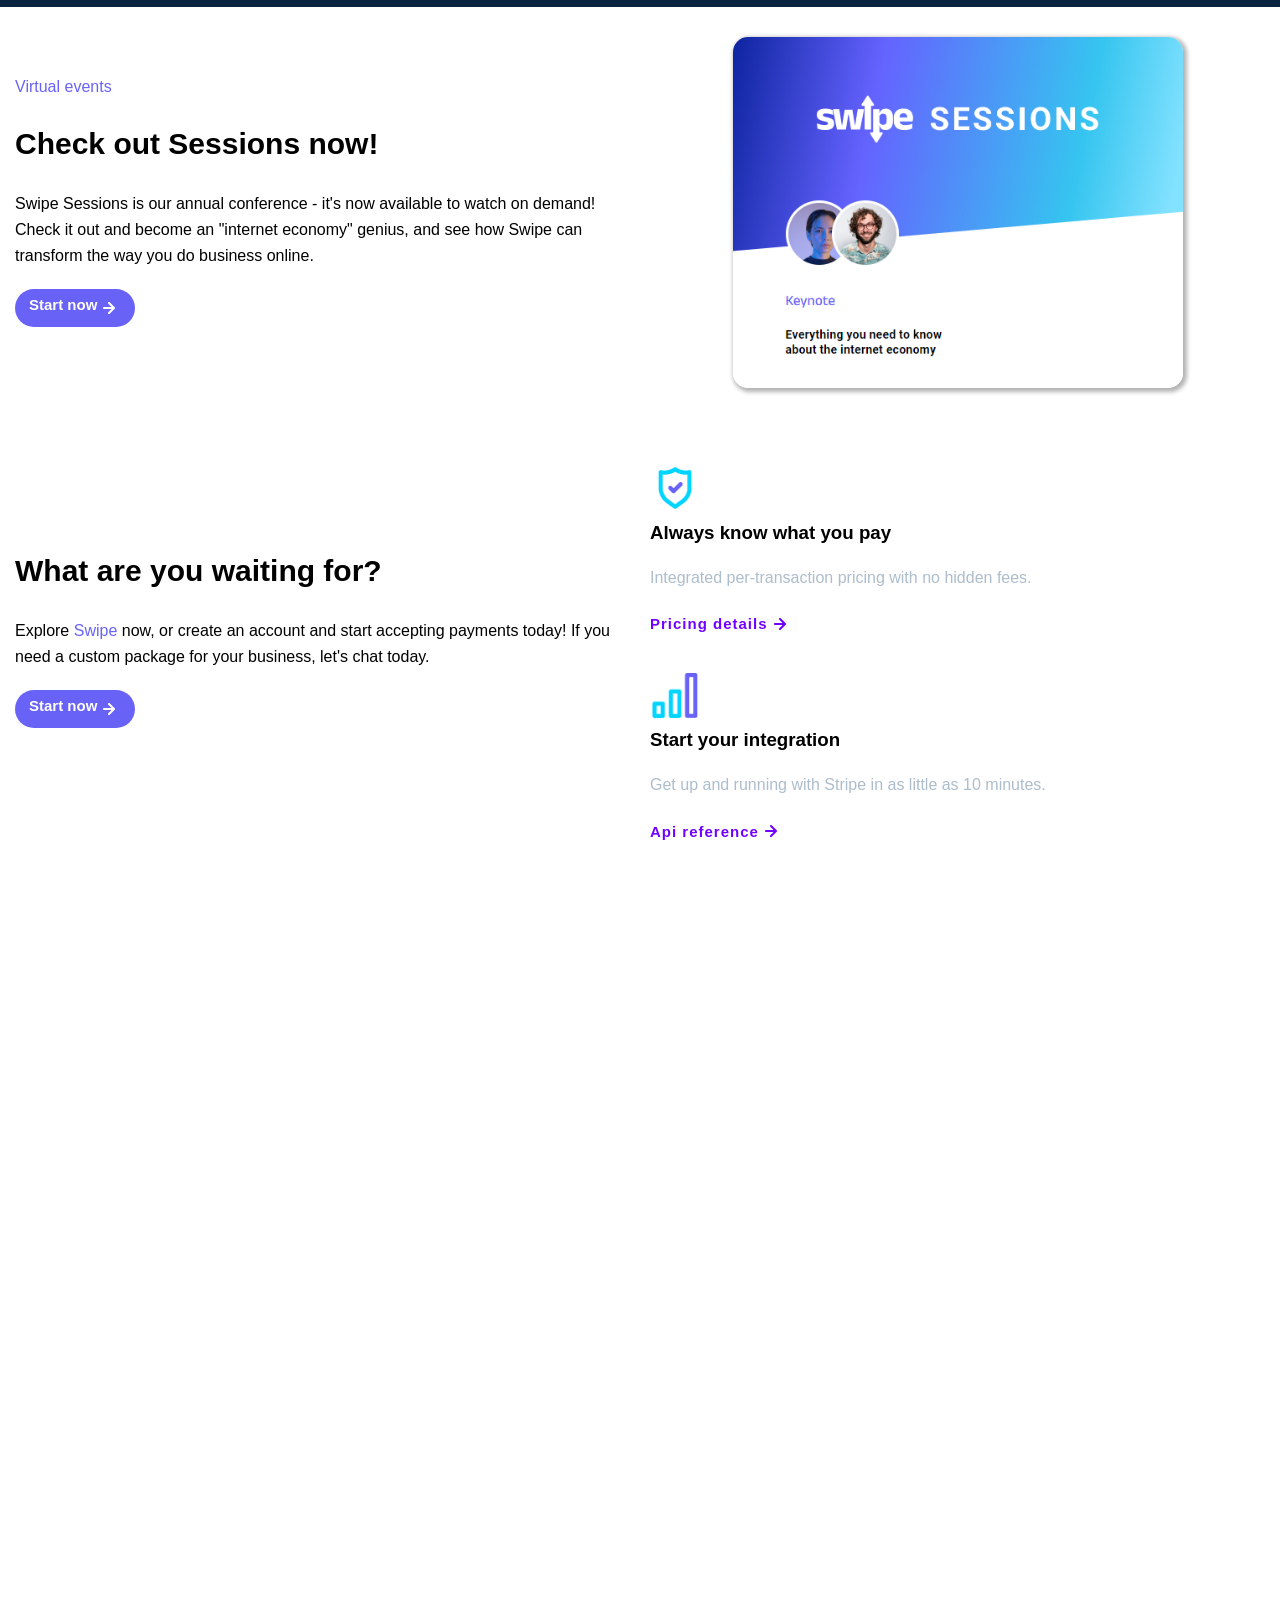
==== commit 1d035770: "Se realiza la seccion 6 de la pagina swipe se guardan los cambios" ====
--- a/landingpage2.html
+++ b/landingpage2.html
@@ -228,5 +228,42 @@
   </div>
 </div>
 </section>
+<!-- SECTION 6 -->
+<section class="virtual-events"></section>
+<div class="container-general_6">
+  <div class="column-one">
+   <div class="check">
+    <p class="paragraph-virtual">Virtual events</p>
+    <h2 class="sub-title_check">Check out Sessions now!</h2>
+    <p class="paragraph-swipe_06">Swipe Sessions is our annual conference - it's now available to watch on demand! Check it out and become an "internet economy" genius, and see how Swipe can transform the way you do business online.</p>
+     <button class="button-06 animation-btn6">Start now <img class="arrow-06" src="assets/arrow-right-light.svg" alt="arrow-ligth_06"></button> 
+   </div> 
+   <img class="img-sessions" src="assets/swipe-sessions.png" alt="Swipe-sessions">
+  </div>
+  <div class="column-two">
+    <div class="waiting-for">
+      <h2 class="sub-title_6">What are you waiting for?</h2>
+       <p class="paragraph-explore">Explore <a class="swipe-text" href="#"> Swipe</a> now, or create an account and start accepting payments today! If you need a custom package for your business, let's chat today.
+      </p> 
+      <button class="button-06 animation-btn6">Start now <img class="arrow-06" src="assets/arrow-right-light.svg" alt="arrow-light_06"></button>
+    </div>
+    <div class="sub-column_two">
+    <div class="always">
+      <img class="icon_06" src="assets/shield-icon.png" alt="Always">
+      <h3 class="subtitle_06">Always know what you pay</h3>
+      <p class="paragraph-integrated_get">Integrated per-transaction pricing with no hidden fees.
+      </p>
+      <button class="button-06_pricing_api animation-btn6">Pricing details <img class="arrow-06" src="assets/arrow-right-purple.svg" alt="Pricing-details"></button>
+    </div>
+    <div class="start">
+        <img class="icon_06" src="assets/bars-icon.png" alt="Start-your-integration">
+      <h3 class="subtitle_06">Start your integration</h3>
+       <p class="paragraph-integrated_get">Get up and running with Stripe in as little as 10 minutes.
+       </p>
+       <button class="button-06_pricing_api animation-btn6">Api reference <img class="arrow-06" src="assets/arrow-right-purple.svg" alt="Api-reference"> </button>
+    </div>
+    </div>
+  </div>
+</div>
   </body>
 </html>
--- a/styles2.css
+++ b/styles2.css
@@ -288,7 +288,6 @@
 /* SECTION 5 */
 .global-scale {
   height:1050px;
-  border: 1px solid orangered;
 }
 .background-5 {
   height: 250px;
@@ -303,7 +302,7 @@
   background-color: #0a2540;
   transform: translateY(-190px);
   z-index: -1;
-  position: relative;
+  /* position: relative; */
   overflow-x: hidden;
 }
 .container-one_section5 {
@@ -312,7 +311,7 @@
 .glo-scale {
   font-size: 17px;
   color: #00d4ff;
-  /* margin-top: 50px; */
+
 }
 .title-a_structure {
   font-size: 28px;
@@ -348,6 +347,66 @@
   margin: 37px 0;
   padding-left: 15px;
 }
+/* SECTION 06 */
+.container-general_6{
+  padding:0 16px;
+}
+.paragraph-virtual{
+  color:#6962f7;
+  margin:30px 0px 0px;
+}
+.sub-title_check,.sub-title_6{
+  font-size: 30px;
+  line-height: 45px;
+  margin: 25px 0;
+}
+.swipe-text{
+  text-decoration: none;
+  color:#6962f7;
+}
+.img-sessions{
+  width: 280px;
+  display: block;
+  margin: 0 auto;
+  border-radius:15px;
+  box-shadow: 2px 2px 4px 2px rgba(0, 0, 0, 0.3); 
+}
+.paragraph-swipe_06,.paragraph-explore{
+  line-height: 26px;
+}
+.button-06{
+  margin: 20px 0;
+  padding: 7px 14px;
+  display: flex;
+  font-size: 15px;
+  font-weight: bold;
+  color: white;
+  border: none;
+  border-radius: 20px;
+  background-color: #6962f7;
+ 
+}
+.icon_06{
+  width: 50px;
+  margin-top:35px;
+}
+.subtitle_06{
+  margin: 5px 0;
+}
+.paragraph-integrated_get{
+  margin: 25px 0px;
+  color: #ADBDCC;
+}
+.button-06_pricing_api {
+display: flex;
+align-items: center;
+font-size: 15px;
+font-weight: bold;
+letter-spacing: 1px;
+color: #7000ff;
+background-color: transparent;
+border: none;
+}
 
 @media (min-width: 550px) {
 
@@ -437,9 +496,6 @@
   .background-5_2 {
     transform: translateY(-160px);
     height:840px;
-    /* background-color: #0a2540; */
-    /* transform: skewY(-9deg) translateY(-5px); */
-    /* position: relative; */
     z-index: -1;
   }
   .container-one_section5{
@@ -448,7 +504,10 @@
   .global-scale {
     height:890px;
     }
-    
+    /* SECTION 6 */
+    .img-sessions{
+      width: 480px;
+    }
 }
 
 /* TABLET */
@@ -600,6 +659,28 @@
     grid-template-columns: repeat(2, 2fr);
     gap:20px;
   }
+  /* SECTION 6 */
+  .container-general_6{
+    margin-top: 120px;
+  }
+  .column-one,.column-two{
+    display:grid;
+    grid-template-columns: repeat(2, 1fr);
+    gap:20px;
+  }
+  .img-sessions{
+    width: 360px;
+    margin-top: 30px;
+  }
+  .column-one{
+    margin-bottom: 40px
+  }
+  .waiting-for{
+    display:flex;
+    flex-direction: column;
+    justify-content: center;
+    align-items:flex-start;
+  }
 }
 
 /* DESKTOP SCREEN */
@@ -608,7 +689,6 @@
     height: 430px; /* Ajusta la altura según tus necesidades */
     transform: skewY(-9deg); /* Inclina el contenedor */
   }
-
   .letter {
     color: white;
     font-weight: bold;
@@ -717,14 +797,6 @@
   .dash {
     height: 415px;
     border-radius: 20px;
-  }
-
-  .general-container,
-  .unified-section_2,
-  .designed {
-    max-width: 1450px;
-    margin: 0 auto;
-    padding: 0 30px;
   }
   .background-blue {
     height: 1050px;
@@ -814,10 +886,16 @@
   }
   .global-scale{
     height:820px;
+    margin-top:60px;
   }
   .background-5_2{
     height:700px;
   }
+  .startups:hover {
+    cursor: pointer;
+    color: white;
+  }
+  
   .img-global{
     width:700px;
     transform:translateX(600px) translateY(-80px);
@@ -829,15 +907,38 @@
     margin-top:40px;
     gap:30px;
   }
-
+ /* SECTION 6 */
+ .button-06,.button-06_pricing_api{
+  cursor:pointer;
+ }
+ .button-06:hover{
+  background-color: #0a2540;
+ }
+ .button-06_pricing_api:hover{
+  opacity: 0.8;
+ }
+ .animation-btn6:hover>.arrow-06{
+  transform: translate(7px);
+  transition: transform 0.25s ease;
+ }
+ .img-sessions{
+    width: 450px;
+  }
+  .check{
+    display:flex;
+    flex-direction: column;
+    justify-content: center;
+    align-items:flex-start;
+  }
   .general-container,
   .unified-section_2,
   .designed,
-  .why-swipe,.container-general_5 {
+  .why-swipe,.container-general_5,.container-general_6 {
     max-width: 1450px;
     margin: 0 auto;
     padding: 0 15px;
   }
+ 
 }
 /* PANTALLAS MAS GRANDES */
 @media (min-width: 1365px) {
@@ -883,12 +984,15 @@
   .img-code_terminal {
     height: 300px;
   }
+  .why-swipe{
+    padding-top:80px;
+  }
   .background-5{
-    height:390px;
-  }
-  /* .background-5_2{
-    transform:
-  } */
+    height:440px;
+  }
+  .background-5_2 {
+    transform: translateY(-210px);
+  }
   .global-scale{
     height:820px;
     margin-top:100px;
@@ -901,6 +1005,13 @@
   .container-two_card{
     margin-top:100px;
   }
+  /* SECTION 6 */
+  .img-sessions{
+    width: 580px;
+  }
+  .container-general_6{
+    margin-top: 130px;
+  }
 }
 /* ANIMATION BACKGROUND */
 @keyframes mybackground {
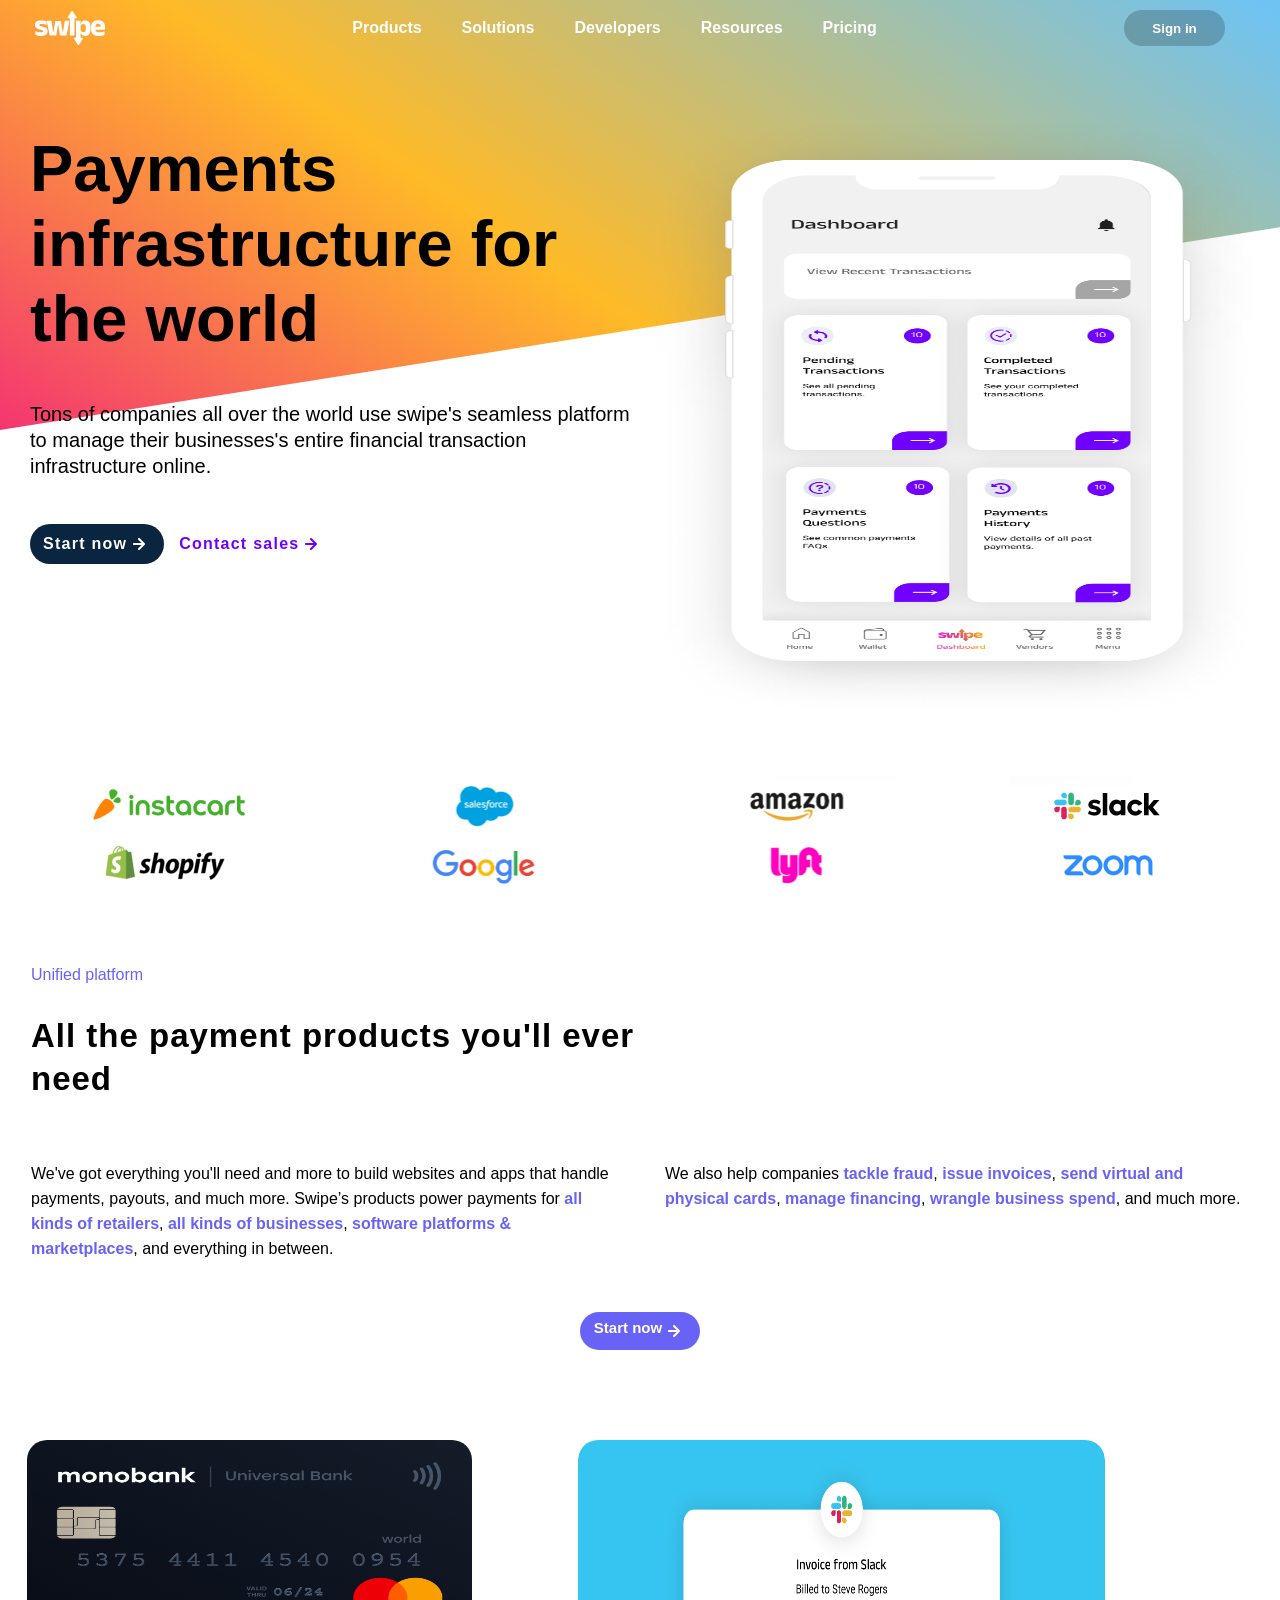
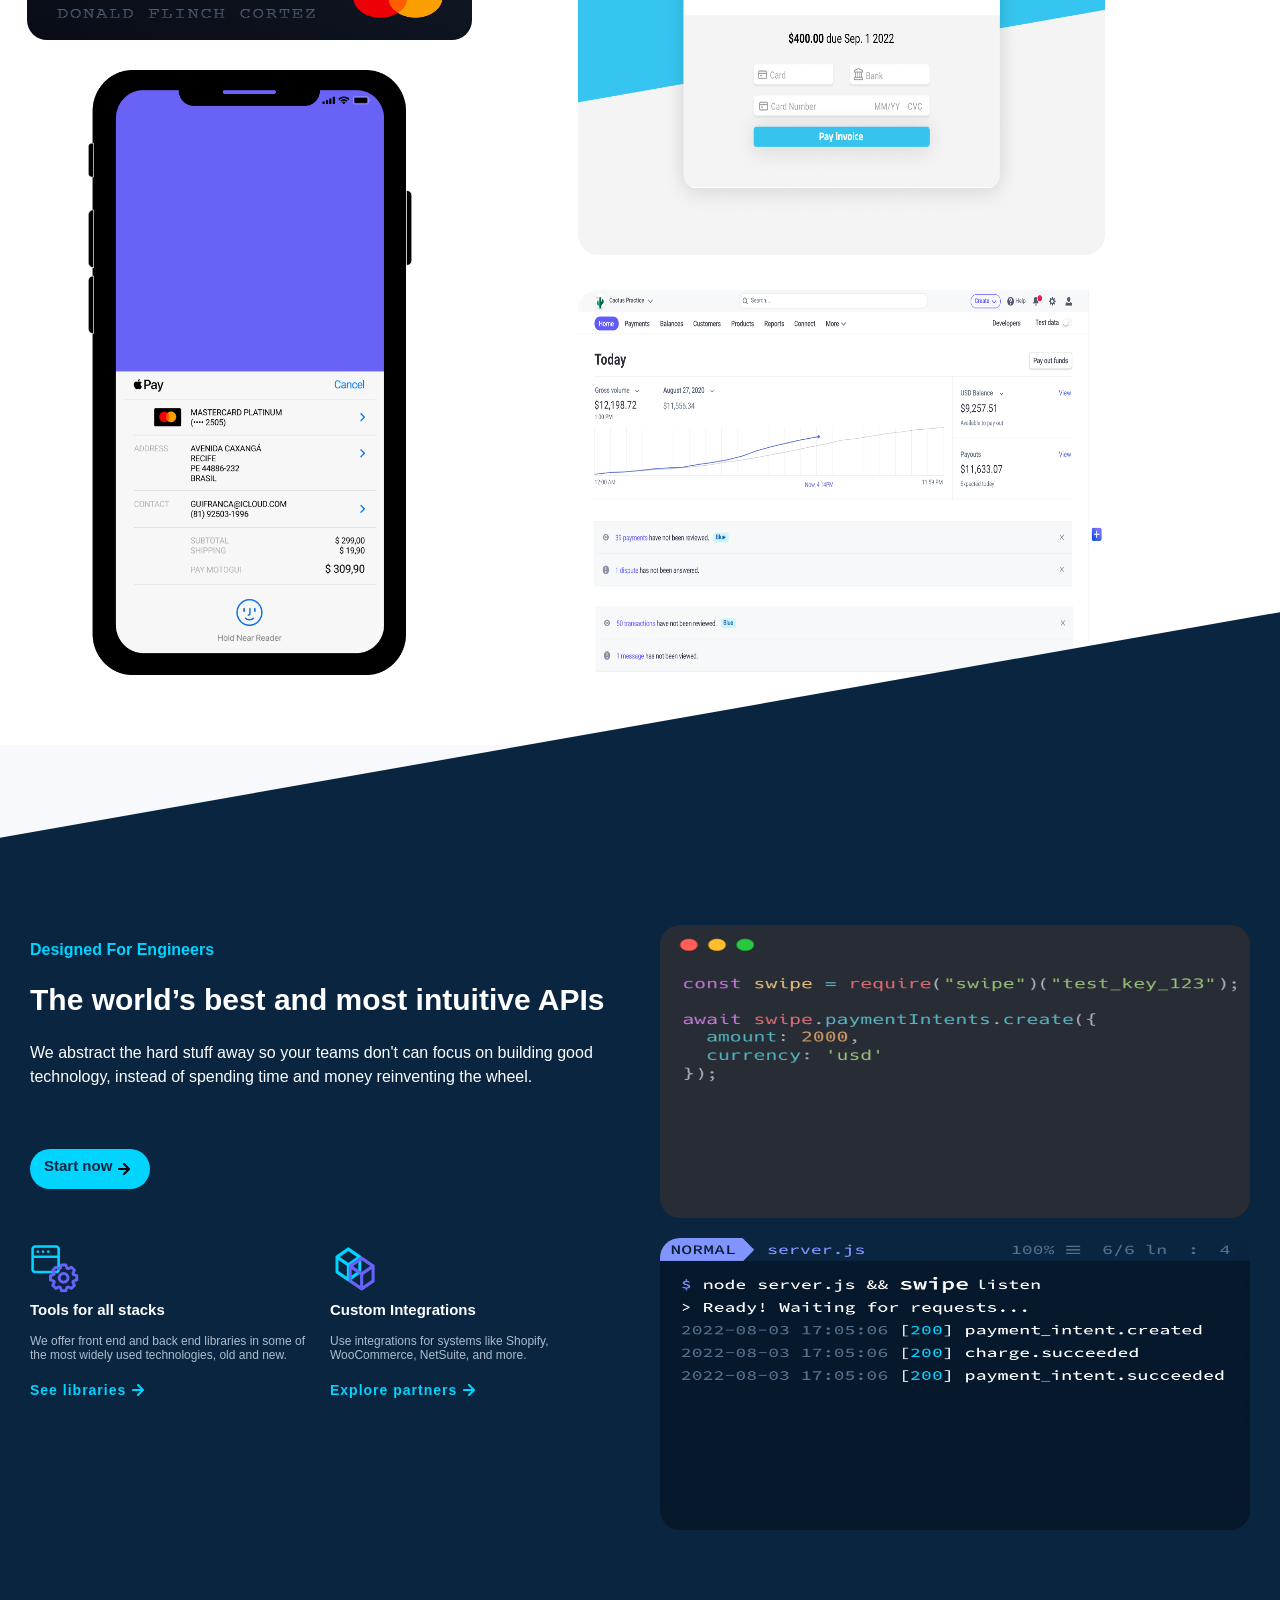
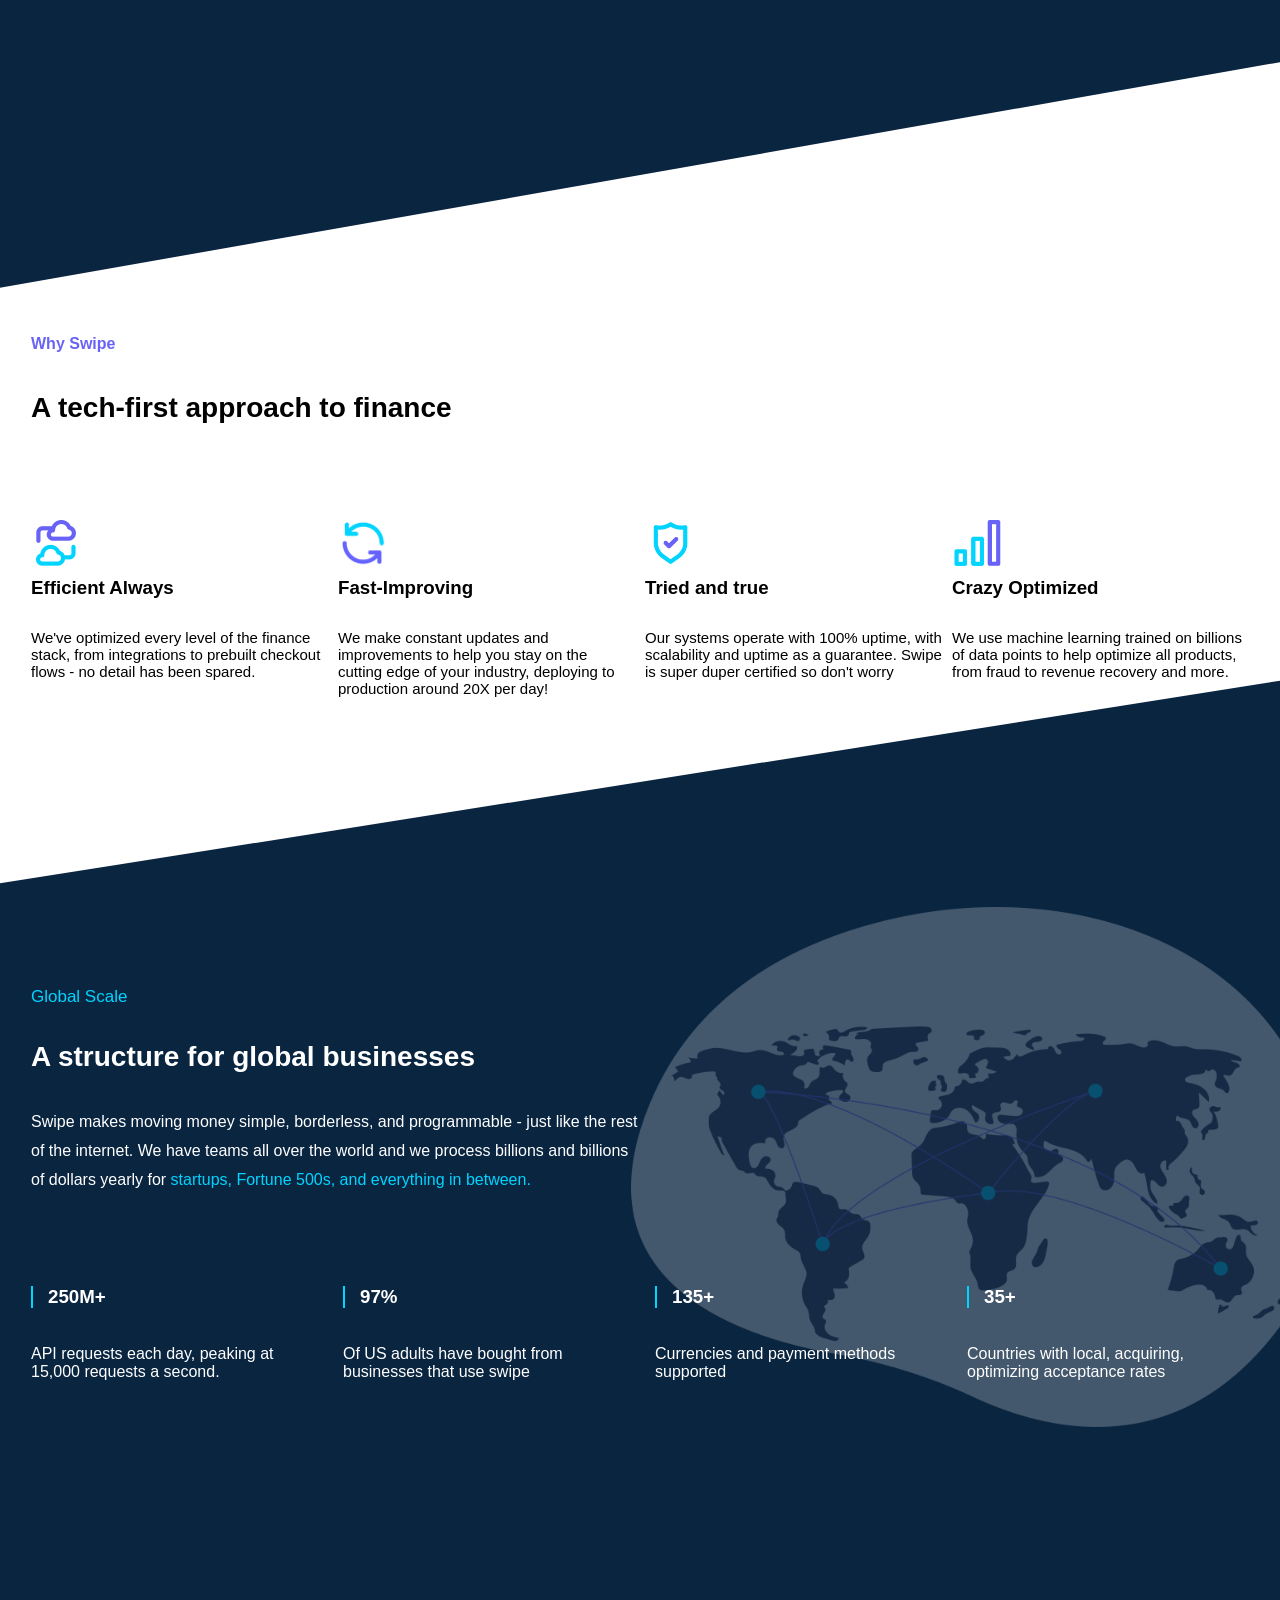
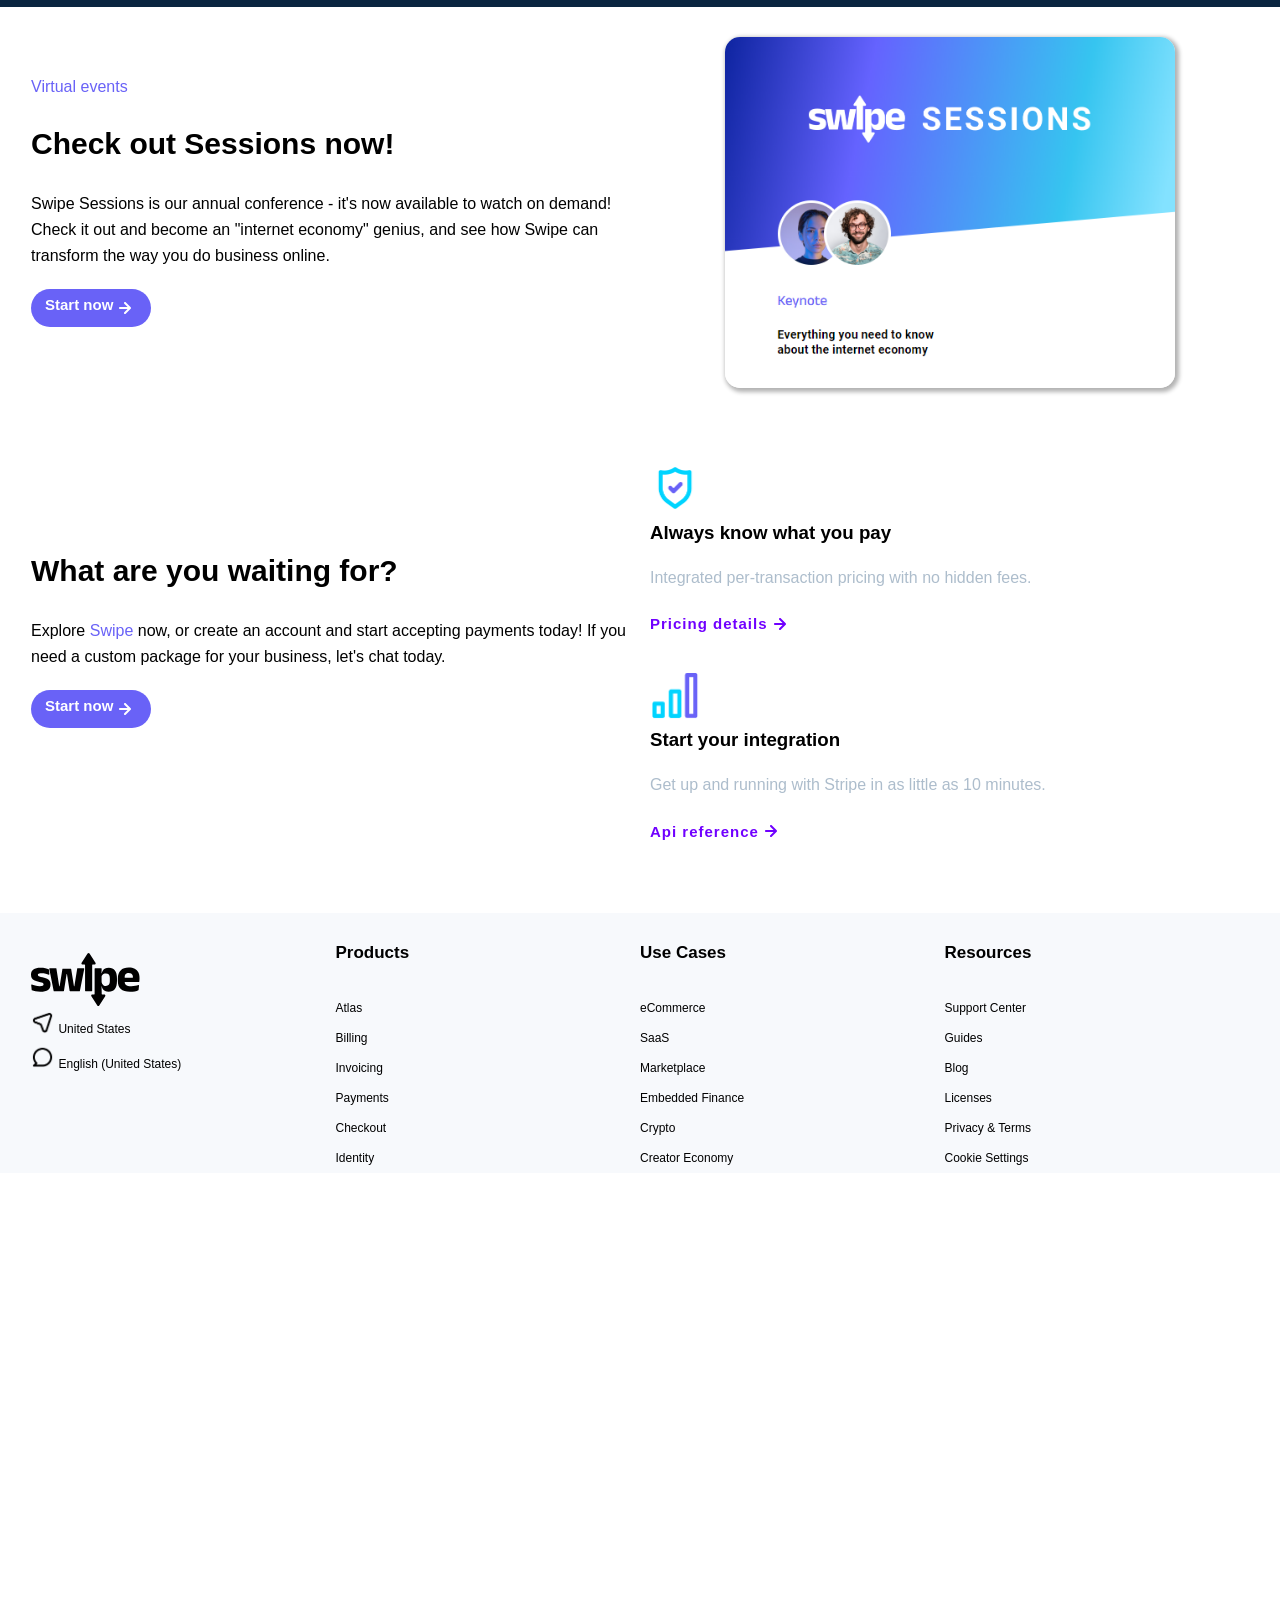
==== commit 5ee87d72: "Se realiza el footer de la landing page swipe" ====
--- a/landingpage2.html
+++ b/landingpage2.html
@@ -265,5 +265,52 @@
     </div>
   </div>
 </div>
+<!-- SECTION 7 -->
+<sEction>
+  <footer class="footer-7">
+    <div class="container-general_7">
+      <div class="logo-swipe_black">
+        <img src="assets/logo-dark.svg" alt="Swipe">
+        <ul class="list-general">
+          <li> <img class="icon-07_footer" src="assets/location-icon.png" alt="United-States"> <a class="list-7" href="#">United States</a></li>
+          <li> <img class="icon-07_footer" src="assets/comment-icon.png" alt="English-United-States"> <a class="list-7" href="#">English (United States)</a></li>
+        </ul>
+      </div>
+      <div class="products-7">
+        <h3 class="titles_7">Products</h3>
+        <ul class="list-general"> 
+          <li><a class="list-7" href="#">Atlas</a></li>
+          <li><a class="list-7" href="#">Billing</a></li>
+          <li><a class="list-7" href="#">Invoicing</a></li>
+          <li><a class="list-7" href="#">Payments</a></li>
+          <li><a class="list-7" href="#">Checkout</a></li>
+          <li><a class="list-7" href="#">Identity</a></li>
+        </ul>
+      </div>
+      <div class="use-cases">
+        <h3 class="titles_7">Use Cases</h3>
+        <ul class="list-general">
+          <li><a class="list-7" href="#">eCommerce</a></li>
+          <li><a class="list-7" href="#">SaaS</a></li>
+          <li><a class="list-7" href="#">Marketplace</a></li>
+          <li><a class="list-7" href="#">Embedded Finance</a></li>
+          <li><a class="list-7" href="#">Crypto</a></li>
+          <li><a class="list-7" href="#">Creator Economy</a></li>
+        </ul>
+      </div>
+      <div class="resources-7">
+        <h3 class="titles_7">Resources</h3>
+        <ul class="list-general">
+          <li><a class="list-7" href="#">Support Center</a></li>
+          <li><a class="list-7" href="#">Guides</a></li>
+          <li><a class="list-7" href="#">Blog</a></li>
+          <li><a class="list-7" href="#">Licenses</a></li>
+          <li><a class="list-7" href="#">Privacy & Terms</a></li>
+          <li><a class="list-7" href="#">Cookie Settings</a></li>
+        </ul>
+      </div>
+    </div>
+  </footer>
+</sEction>
   </body>
 </html>
--- a/styles2.css
+++ b/styles2.css
@@ -407,6 +407,36 @@
 background-color: transparent;
 border: none;
 }
+/* SECTION 7 */
+.footer-7{
+  background-color:#f7f9fc;
+}
+.logo-swipe_black{
+  padding-top:40px;
+}
+.titles_7{
+  font-size: 17px;
+  margin:30px 0px;
+}
+.list-7{
+  text-decoration: none;
+  color: black;
+  line-height:30px;
+  font-size: 12px;
+}
+.list-general{
+  list-style: none;
+}
+.icon-07_footer{
+  width:23px
+}
+.container-general_7{
+  display:grid;
+  grid-template-columns: repeat(2, 2fr);
+  padding: 15px 16px 0;
+  margin-top: 30px;
+  
+}
 
 @media (min-width: 550px) {
 
@@ -505,9 +535,14 @@
     height:890px;
     }
     /* SECTION 6 */
-    .img-sessions{
+  .img-sessions{
       width: 480px;
-    }
+  }
+    /* SECTION 7 */
+  .container-general_7{
+    display:grid;
+    grid-template-columns: repeat(4, 1fr)
+  }
 }
 
 /* TABLET */
@@ -930,15 +965,26 @@
     justify-content: center;
     align-items:flex-start;
   }
+  .column-one,.column-two{
+    padding: 0 16px;
+    }
   .general-container,
   .unified-section_2,
   .designed,
-  .why-swipe,.container-general_5,.container-general_6 {
+  .why-swipe,.container-general_5,.container-general_6,.container-general_7 {
     max-width: 1450px;
     margin: 0 auto;
     padding: 0 15px;
   }
- 
+  /* SECTION 7 */
+  .footer-7{
+    margin-top: 70px;
+    padding: 0 16px
+  }
+  .list-7:hover{
+     text-decoration: underline;
+     color:purple; 
+  }
 }
 /* PANTALLAS MAS GRANDES */
 @media (min-width: 1365px) {
